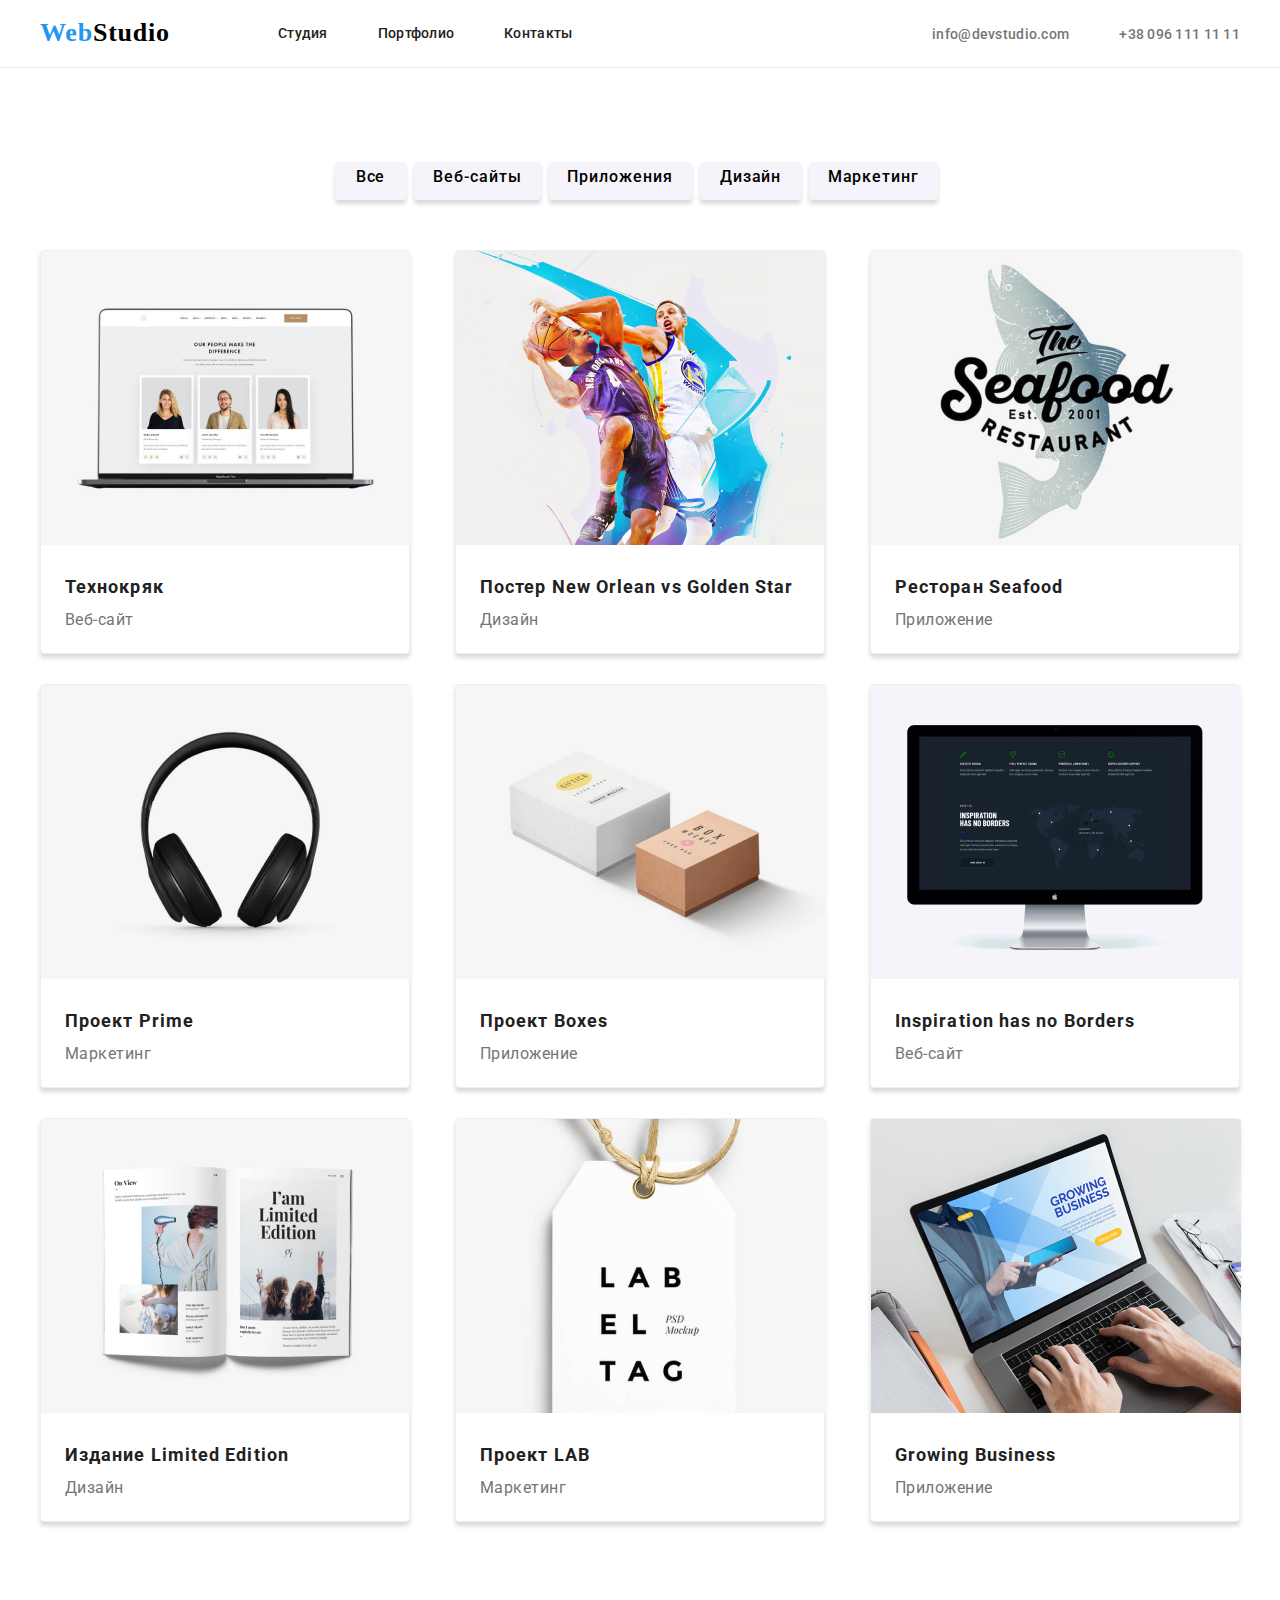
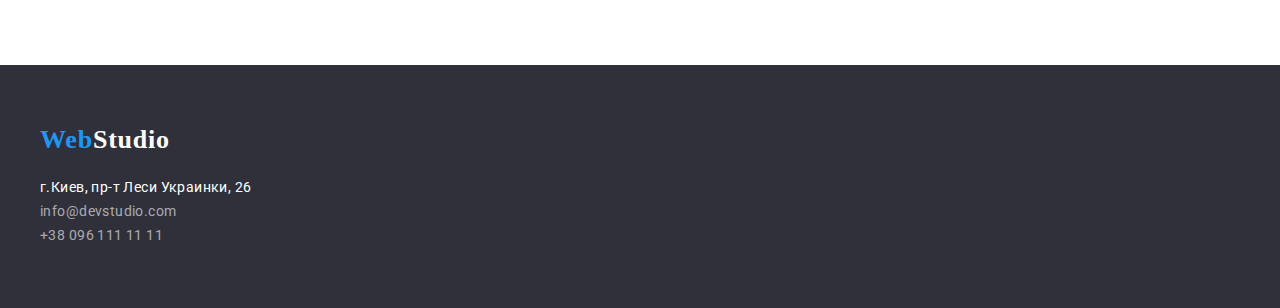
==== portfolio.html @ 78d0e7fd "add hero img+gradient" ====
<!DOCTYPE html>
<html lang="en">

<head>
    <meta charset="UTF-8">
    <meta http-equiv="X-UA-Compatible" content="IE=edge">
    <meta name="viewport" content="width=device-width, initial-scale=1.0">
    <title>Document</title>
    <link rel="preconnect" href="https://fonts.googleapis.com" />
    <link rel="preconnect" href="https://fonts.gstatic.com" crossorigin />
    <link href="https://fonts.googleapis.com/css2?family=Roboto:wght@400;500;900&display=swap" rel="stylesheet" />
    <link href="https://cdnjs.cloudflare.com/ajax/libs/modern-normalize/1.1.0/modern-normalize.min.css" />
    <link rel="stylesheet" href="./css/styles.css" />
</head>

<body>
    <header class="page-header">
        <div class="container">
            <nav class="nav-section">
                <a lang="en" href="./index.html" class="logo">Web<span class="logo-color-black">Studio</span></a>
                <ul class="nav-list">
                    <li class="studio">
                        <a class="nav-link link" href="./index.html">Студия</a>
                    </li>
                    <li class="portfolio">
                        <a class="nav-link link" href="./portfolio.html">Портфолио</a>
                    </li>
                    <li>
                        <a class="nav-link link" href="#">Контакты</a>
                    </li>
                </ul>
            </nav>
            <ul class="contacts">
                <li class="mailto">
                    <a class="contact-link link" href="mailto:info@devstudio.com">info@devstudio.com</a>
                </li>
                <li class="tel">
                    <a class="contact-link link" href="tel:+380961111111">+38 096 111 11 11</a>
                </li>
            </ul>
        </div>
    </header>

    <div class="main-box">
        <section class="section catalogue">
            <div class="filters">
                <ul class="filters-list">
                    <li class="filters-btn filter-vse">Все</li>
                    <li class="filters-btn filter-vebsites">Веб-сайты</li>
                    <li class="filters-btn filter-prilojeniya">Приложения</li>
                    <li class="filters-btn filter-design">Дизайн</li>
                    <li class="filters-btn filter-marketing">Маркетинг</li>
                </ul>
            </div>
            <ul class="projects-list">
                <div class="projects-container">
                    <li class="projects-item">
                        <img src="./img/Projects-items/img.jpg" alt="открыт вебсайт на ноутбуке" width="370">
                        <div class="projects-title-text">
                            <h1 class="projects-item-title">Технокряк</h1>
                            <p class="projects-item-text">Веб-сайт</p>
                        </div>
                    </li>
                </div>
                <div class="projects-container">
                    <li class="projects-item">
                        <img src="./img/Projects-items/img-2.jpg" alt="постер с баскетболистами" width="370">
                        <div class="projects-title-text">
                            <h1 class="projects-item-title">Постер New Orlean vs Golden Star</h1>
                            <p class="projects-item-text">Дизайн</p>
                        </div>
                    </li>
                </div>

                <div class="projects-container">
                    <li class="projects-item">
                        <img src="./img/Projects-items/img-3.jpg" alt="логотип ресторана морепродуктов" width="370">
                        <div class="projects-title-text">
                            <h1 class="projects-item-title">Ресторан Seafood</h1>
                            <p class="projects-item-text">Приложение</p>
                        </div>
                    </li>
                </div>

                <div class="projects-container">
                    <li class="projects-item">
                        <img src="./img/Projects-items/img-4.jpg" alt="наушники" width="370">
                        <div class="projects-title-text">
                            <h1 class="projects-item-title">Проект Prime</h1>
                            <p class="projects-item-text">Маркетинг</p>
                        </div>
                    </li>
                </div>

                <div class="projects-container">
                    <li class="projects-item">
                        <img src="./img/Projects-items/img-5.jpg" alt="две коробочки с красивой тенью" width="370">
                        <div class="projects-title-text">
                            <h1 class="projects-item-title">Проект Boxes</h1>
                            <p class="projects-item-text">Приложение</p>
                        </div>
                    </li>
                </div>


                <div class="projects-container">
                    <li class="projects-item">
                        <img src="./img/Projects-items/img-6.jpg" alt="монитор компьютера" width="370">
                        <div class="projects-title-text">
                            <h1 class="projects-item-title">Inspiration has no Borders</h1>
                            <p class="projects-item-text">Веб-сайт</p>
                        </div>
                    </li>
                </div>

                <div class="projects-container">
                    <li class="projects-item">
                        <img src="./img/Projects-items/img-7.jpg" alt="модный журнал с надписью limited edition"
                            width="370">
                        <div class="projects-title-text">
                            <h1 class="projects-item-title">Издание Limited Edition</h1>
                            <p class="projects-item-text">Дизайн</p>
                        </div>
                    </li>
                </div>
                <div class="projects-container">
                    <li class="projects-item">
                        <img src="./img/Projects-items/img-8.jpg" alt="лейба с надписью label tag" width="370">
                        <div class="projects-title-text">
                            <h1 class="projects-item-title">Проект LAB</h1>
                            <p class="projects-item-text">Маркетинг</p>
                        </div>
                    </li>
                </div>
                <div class="projects-container">
                    <li class="projects-item">
                        <img src="./img/Projects-items/img-9.jpg" alt="рабочий процесс за ноутбуком" width="370">
                        <div class="projects-title-text">
                            <h1 class="projects-item-title">Growing Business</h1>
                            <p class="projects-item-text">Приложение</p>
                        </div>
                    </li>
                </div>
            </ul>

        </section>
    </div>
</body>
<footer class="footer">
    <div class="container">
        <ul class="footer-nav-list">
            <li lang="en"><a href="./index.html" class="logo">Web<span class="logo-color-white">Studio</span></a>
            </li>
            <li class="footer-list-item">
                <address class="adress">г.Киев, пр-т Леси Украинки, 26</address>
            </li>
            <li class=""><a href="mailto:info@devstudio.com" class="footer-nav">info@devstudio.com</a></li>
            <li class=""><a href="tel:+380961111111" class="footer-nav">+38 096 111 11 11</a></li>
        </ul>
    </div>
</footer>



</html>
---- css/styles.css ----
body {
  font-family: Roboto, sans-serif;
  margin: 0;
}
ul {
  list-style: none;
  margin: 0;
  padding: 0;
}
a {
  text-decoration: none;
}
.section {
  padding: 94px 0;
}
.container {
  width: 1200px;
  padding: 0px 15px;
  margin: 0 auto;
}
.page-header {
  border-bottom: 1px solid #ececec;

}
.page-header .container {
  display: flex;
  justify-content: space-between;
}
.site-nav :focus {
  color: #2196f3;
}
.site-nav:hover {
}
h1 h2 h3 h4 h5 p {
  margin: 0;
  padding: 0;
}
/*------------------------------------------HEADER----------------------------*/
.header-link {
  font-weight: 500;
  font-size: 14px;
  line-height: 1.14;
  letter-spacing: 0.02em;

  color: #212121;
}

.logo {
  display: inline-block;
  margin-right: 93px;
}
.nav-section {
  display: flex;
  align-items: center;
}
.nav-list {
  display: flex;
}
.nav-link {
  display: inline-block;
  padding-top: 25px;
  padding-bottom: 25px;
  padding-right: 50px;
}
.contacts {
  display: flex;
  padding: 24px 0;
}

.mailto {
  margin-left: auto;
  margin-right: 50px;
}

.tel {
  margin-left: auto;
}
.page-header {
  background: #ffffff;
}
.logo {
  font-family: Raleway;
  font-style: normal;
  width: 145px;
  height: 31px;
  font-weight: 700;
  font-size: 26px;
  line-height: 1.19;
  letter-spacing: 0.03em;
  color: #2196f3;
}
.logo-color-black {
  color: black;
}
.link {
  font-family: Roboto, sans-serif;
  font-weight: 500;
  font-size: 14px;
  line-height: 1.14;
  letter-spacing: 0.02em;
  color: #212121;
}
.contact-link {
  color: #757575;
}
.link:hover {
  color: #2196f3;
}
/*-----------------------------------------HERO----------------------------------*/

.hero {
  padding: 200px 0;
  display: flex;
  flex-direction: column;
  align-items: center;
}
.hero-title {
  font-weight: 900;
  font-size: 44px;
  line-height: 1.36;
  text-align: center;
  letter-spacing: 0.06em;
  text-transform: uppercase;
  color: #ffffff;
  max-width: 693px;
  margin-bottom: 30px;
}
.hero-btn {
  font-size: 16px;
  line-height: 1.87;
  letter-spacing: 0.06em;
  background: #2196f3;
  box-shadow: 0px 4px 4px rgba(0, 0, 0, 0.15);
  border-radius: 4px;
  border: none;
  padding: 10px 32px;
  cursor: pointer;
  color: #ffffff;
  text-align: center;
}
.hero-btn:hover {
  background: #188ce8;
}
.hero {
  background-image:linear-gradient(rgba(47, 48, 58, 0.4),rgba(47, 48, 58, 0.4)), url(../img/Background-images/Img-min.jpg);
  background-repeat: no-repeat
  background-position:center;
  background-size:cover;
}
/*------------------------(hidden)преимущества advantages-------------------------------*/
.hidden-title {
  width: 1px;
  height: 1px;
  overflow: hidden;
  opacity: 0;
  margin: 0;
}

.advantages-list {
  display: flex;
}
.advantages-item {
  padding: 0 30px;
}
.element-padding-bottom-0 {
  padding-bottom: 0;
}

.advantages-list-title {
  font-family: Roboto, sans-serif;
  font-weight: 700px;
  font-size: 14px;
  line-height: 1.14;
  letter-spacing: 0.03em;
  text-transform: uppercase;
  color: #212121;
}
.advantages-list-text {
  font-family: Roboto, sans-serif;
  font-size: 14px;
  line-height: 1.71;
  letter-spacing: 0.03em;
  color: #757575;
}
/*---------------------------------WHATWEDO--------------------------------------*/
.whatwedo-image {
  margin-bottom: 0;
  margin-top: 0;
}
.image-list {
  display: flex;
}
.image-list-item {
  padding: 50px 30px;
}

/*-------------------------------------TEAM------------------------------------*/
.team {
  background: #f5f4fa;
}
.title-section {
  font-family: Roboto, sans-serif;
  font-weight: 700px;
  font-size: 36px;
  line-height: 1.16;
  text-align: center;
  letter-spacing: 0.03em;
  color: #212121;
  margin-bottom: 50px;
}
.team-list {
  display: flex;
}
.team-item-title,
.team-item-text {
  font-family: Roboto, sans-serif;
  font-weight: 500;
  font-size: 16px;
  line-height: 1.18;
  letter-spacing: 0.03em;
  color: #212121;
}
.team-item-text {
  font-weight: 400px;
  color: #757575;
}
.team-item {
  background: #ffffff;
  margin-right: 30px;
  box-shadow: 0px 1px 3px rgba(0, 0, 0, 0.12), 0px 1px 1px rgba(0, 0, 0, 0.14),
    0px 2px 1px rgba(0, 0, 0, 0.2);
  border-radius: 0px 0px 4px 4px;
}
.title-text {
  text-align: center;
}


/* ------------------------------FOOTER-----------------------------------------*/
.footer {
  background: #2f303a;
  padding: 60px 0;
}
.logo-color-white {
  color: #ffffff;
}
.footer-nav {
  font-family: Roboto;
  font-style: normal;
  font-weight: normal;
  font-size: 14px;
  line-height: 1.71;
  letter-spacing: 0.03em;
  color: rgba(255, 255, 255, 0.6);
}
.adress {
  font-family: Roboto, sans-serif;
  font-style: normal;
  font-weight: normal;
  font-size: 14px;
  line-height: 1.71;
  letter-spacing: 0.03em;
  color: #ffffff;
}
.footer-list-item {
  margin-top: 20px;
}

/*--------------------------------PORTFOLIO---------------------------------*/

.catalogue {
  position:absolute
  width: 1170px;
  height: 1409px;
  padding: 0;
  margin: 45px 0 94px 0; 

}
.filters{
 width: 611px;
 height: 54px;
  margin:0 auto;
  margin-top: 94px;
  margin-bottom: 34px;
}
.filters-list{
  display: flex;
margin-top: ;
  }

.filters-btn {
  
font-family: Roboto,sans-serif;
font-style: normal;
font-weight: 500;
  margin-right:8px ;
  font-size: 16px;
  line-height: 1.87;
  letter-spacing: 0.06em;
  background: #F5F4FA;
  text-align:center;

  
  box-shadow: 0px 4px 4px rgba(0, 0, 0, 0.15);
  border-radius: 4px;
  border: none;
  cursor: pointer;
  color:#212121
  justify-content: space-between;
}
.filters-btn:hover{
  background-color: #2196F3;
  color: #ffffff;
}
/* .filters-btn:focus */

.filter-vse{
width: 73px;
height: 38px;
}

.filter-vebsites{
width: 128px;
height: 38px;
}
.filter-prilojeniya{
  width: 145px;
height: 38px;
}
.filter-design{
width: 103px;
height: 38px;
}
.filter-marketing{
  width: 130px;
 height: 38px;
}
/*----------------------------------------projects------------------------------------------*/

.main-box{
  width:1200px;
  margin:0 auto;
}

.projects-list{
display: flex;
 flex-wrap: wrap;
 justify-content: space-between;
}
.projects-container{
  margin-bottom: 30px;
  
  
  
}
.projects-item{
width: 370px;
height: 404px;
left: 215px;
top: 696px;
background: #FFFFFF;
border: 1px solid #EEEEEE;
box-sizing: border-box;
box-shadow: 0px 4px 4px rgba(0, 0, 0, 0.15);
border-radius: 4px;

}
.projects-title-text{
text-align:left;
padding: 20px 24px;
}
.projects-item-title{
  font-family: Roboto,sans-serif;
font-style: normal;
font-weight: 700;
font-size: 18px;
line-height: 2.0;
letter-spacing: 0.06em;
color: #212121;
margin:0 auto;
}

.projects-item-text{
font-family: Roboto,sans-serif;
font-style: normal;
font-weight: normal;
font-size: 16px;
line-height: 1.87;
letter-spacing: 0.03em;
margin-top: 0;
color: #757575;

}
/*lang="en"
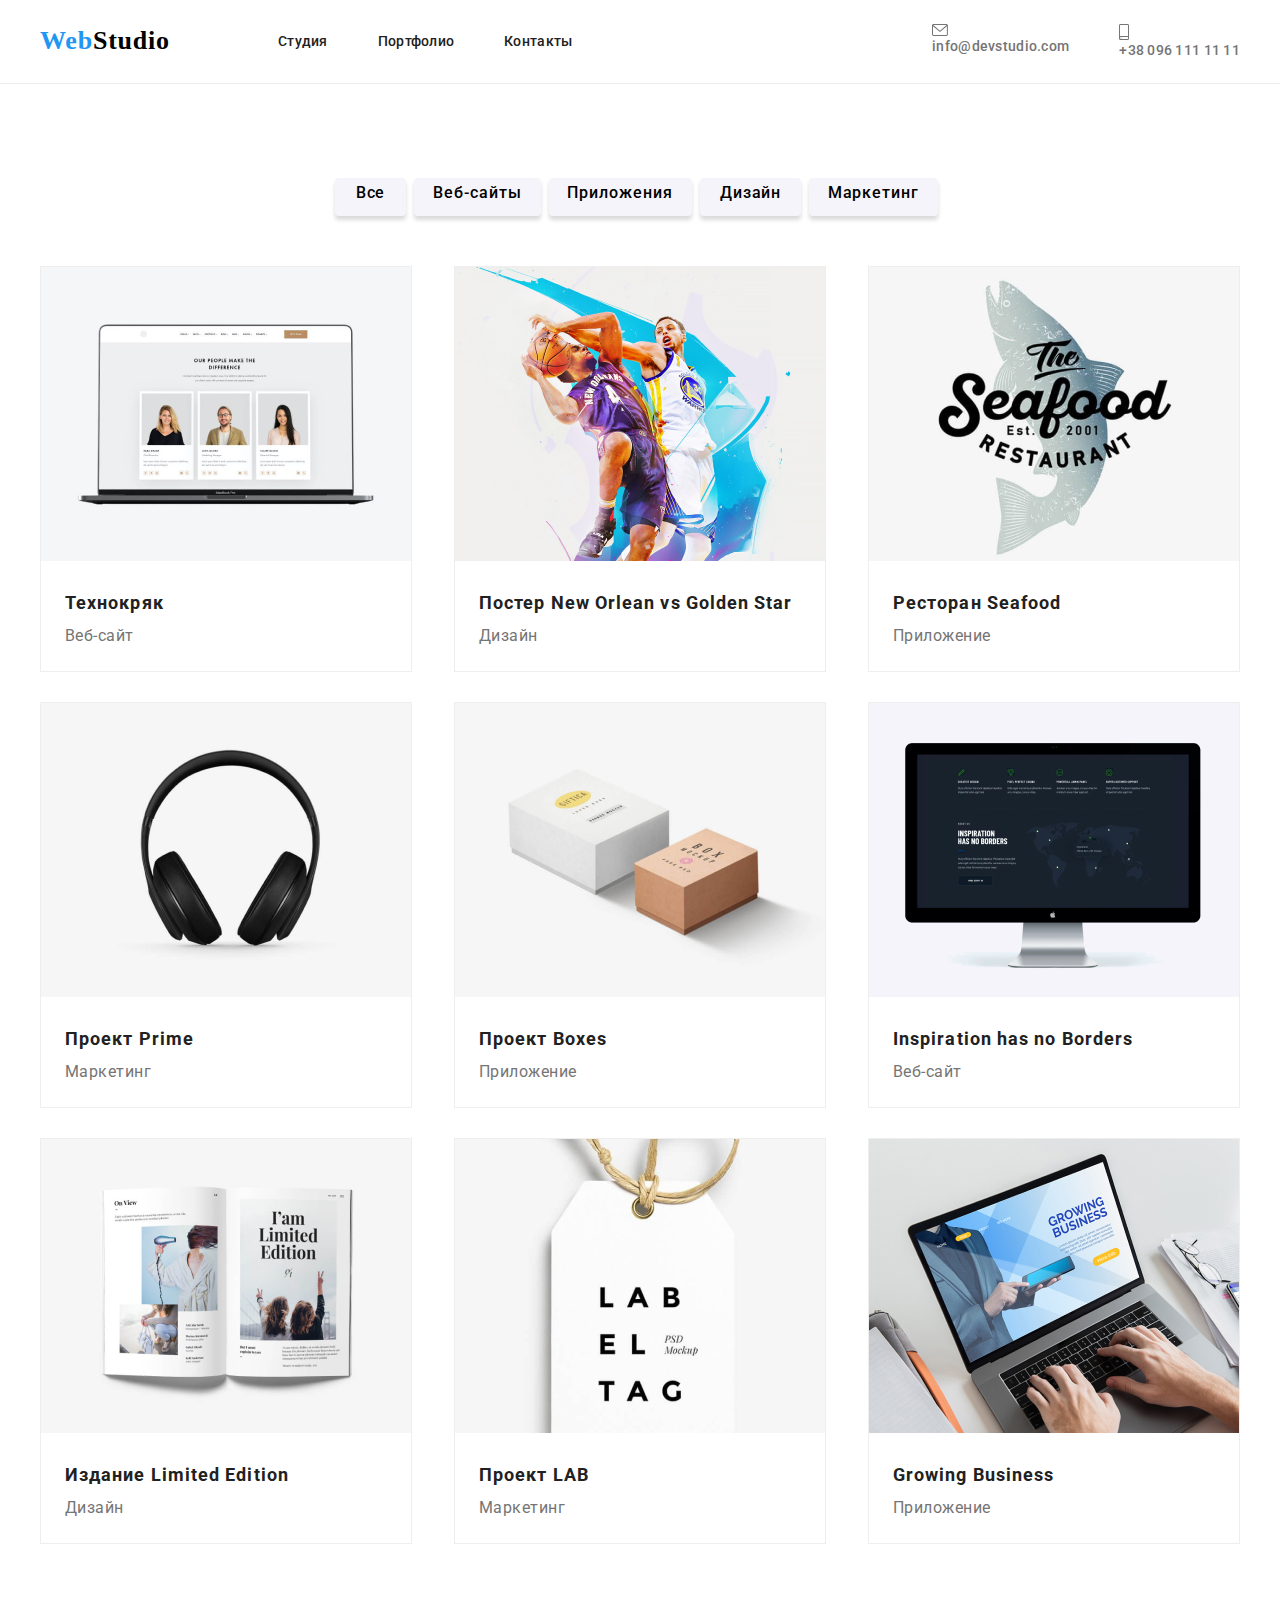
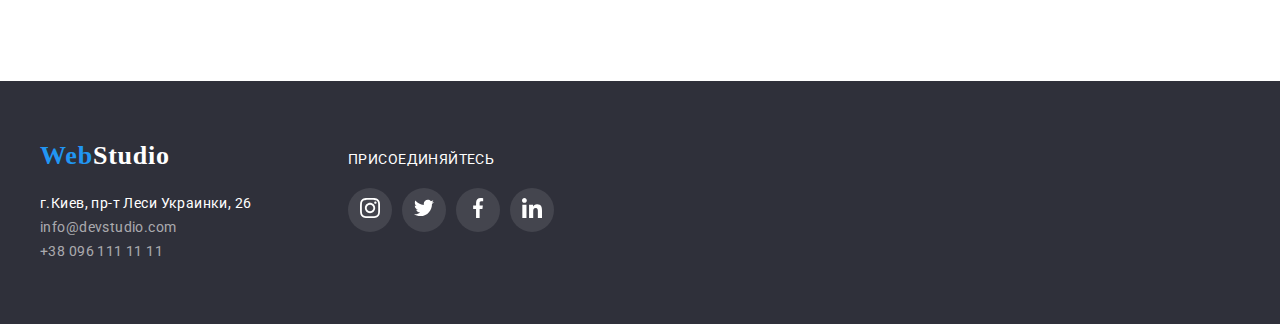
==== commit cb3bcb3f: "added headline+footer into portfolio" ====
--- a/portfolio.html
+++ b/portfolio.html
@@ -32,16 +32,29 @@
             </nav>
             <ul class="contacts">
                 <li class="mailto">
+                    <a href="">
+                        <svg class=" mailto-logo link" width="16" height="12">
+                            <use href="./img/sprite.svg#icon-envelope">
+                            </use>
+                        </svg>
+                    </a>
                     <a class="contact-link link" href="mailto:info@devstudio.com">info@devstudio.com</a>
                 </li>
                 <li class="tel">
+                    <a href="">
+                        <svg class="tel-logo" width="10" height="16">
+                            <use href="./img/sprite.svg#icon-smartphone">
+                            </use>
+                        </svg>
+                    </a>
                     <a class="contact-link link" href="tel:+380961111111">+38 096 111 11 11</a>
                 </li>
             </ul>
+
         </div>
     </header>
 
-    <div class="main-box">
+    <main class="main-box">
         <section class="section catalogue">
             <div class="filters">
                 <ul class="filters-list">
@@ -144,22 +157,59 @@
             </ul>
 
         </section>
-    </div>
+    </main>
+
+    <footer class="footer">
+        <div class="container">
+            <ul class="footer-nav-list">
+                <li lang="en"><a href="./index.html" class="logo">Web<span class="logo-color-white">Studio</span></a>
+                </li>
+                <li class="footer-list-item">
+                    <address class="adress">г.Киев, пр-т Леси Украинки, 26</address>
+                </li>
+                <li class=""><a href="mailto:info@devstudio.com" class="footer-nav">info@devstudio.com</a></li>
+                <li class=""><a href="tel:+380961111111" class="footer-nav">+38 096 111 11 11</a></li>
+            </ul>
+            <div class="join-us">
+                <p class="join-us-text">присоединяйтесь</p>
+                <ul class="join-us-social-list">
+                    <li class="footer-social-item social-item">
+                        <a href="social-link">
+                            <svg class="footer-logo-icon logo-icon" width="20" height="20">
+                                <use href="./img/sprite.svg#icon-instagram-2">
+                                </use>
+                            </svg>
+                        </a>
+                    </li>
+                    <li class="footer-social-item social-item">
+                        <a href="social-link">
+                            <svg class="footer-logo-icon logo-icon" width="20" height="20">
+                                <use href="./img/sprite.svg#icon-twitter-1">
+                                </use>
+                            </svg>
+                        </a>
+                    </li>
+                    <li class="footer-social-item social-item">
+                        <a href="social-link">
+                            <svg class="footer-logo-icon logo-icon" width="20" height="20">
+                                <use href="./img/sprite.svg#icon-facebook-1">
+                                </use>
+                            </svg>
+                        </a>
+                    </li>
+                    <li class="footer-social-item social-item">
+                        <a href="social-link">
+                            <svg class="footer-logo-icon logo-icon" width="20" height="20">
+                                <use href="./img/sprite.svg#icon-linkedin-1">
+                                </use>
+                            </svg>
+                        </a>
+                    </li>
+                </ul>
+            </div>
+        </div>
+    </footer>
+
 </body>
-<footer class="footer">
-    <div class="container">
-        <ul class="footer-nav-list">
-            <li lang="en"><a href="./index.html" class="logo">Web<span class="logo-color-white">Studio</span></a>
-            </li>
-            <li class="footer-list-item">
-                <address class="adress">г.Киев, пр-т Леси Украинки, 26</address>
-            </li>
-            <li class=""><a href="mailto:info@devstudio.com" class="footer-nav">info@devstudio.com</a></li>
-            <li class=""><a href="tel:+380961111111" class="footer-nav">+38 096 111 11 11</a></li>
-        </ul>
-    </div>
-</footer>
-
-
 
 </html>--- a/css/styles.css
+++ b/css/styles.css
@@ -66,12 +66,38 @@
   display: flex;
   padding: 24px 0;
 }
+.mailto-logo{
+  fill:#757575;
+  display: flex;
+  align-items: center;
+  justify-content: center;
+}
+.tel-logo{
+  fill:#757575;
+  display: flex;
+   align-items: center;
+  justify-content: center;
+}
+
 
 .mailto {
   margin-left: auto;
   margin-right: 50px;
 }
 
+.mailto-logo:hover{
+  fill:#2196F3
+}
+.tel-logo:hover{
+  fill:#2196F3;
+}
+/* 
+{
+  
+  display: flex;
+  margin-bottom: 0;
+
+} */
 .tel {
   margin-left: auto;
 }
@@ -147,7 +173,7 @@
   background-position:center;
   background-size:cover;
 }
-/*------------------------(hidden)преимущества advantages-------------------------------*/
+/*------------------------ADVANTAGES(преимущества(hidden))-------------------------------*/
 .hidden-title {
   width: 1px;
   height: 1px;
@@ -158,14 +184,28 @@
 
 .advantages-list {
   display: flex;
+  justify-content: center;
+  align-items: center;
 }
 .advantages-item {
-  padding: 0 30px;
+  padding: 0;
+  display: block;
 }
 .element-padding-bottom-0 {
   padding-bottom: 0;
 }
 
+.adv-logo-item{
+width: 270px;
+height: 120px;
+left: 815px;
+top: 774px;
+background: #F5F4FA;
+border-radius: 4px;
+display: flex;
+align-items: center;
+justify-content: center;
+}
 .advantages-list-title {
   font-family: Roboto, sans-serif;
   font-weight: 700px;
@@ -174,33 +214,49 @@
   letter-spacing: 0.03em;
   text-transform: uppercase;
   color: #212121;
+  margin-top: 30px;
+  margin-bottom: 10px;
 }
 .advantages-list-text {
+  display: block;
+  display:flex;
   font-family: Roboto, sans-serif;
   font-size: 14px;
   line-height: 1.71;
+  text-align:left;
   letter-spacing: 0.03em;
   color: #757575;
+  margin:0 30px 0 0;
 }
 /*---------------------------------WHATWEDO--------------------------------------*/
+.whatwedo-title{
+  /* margin-bottom:0; */
+  margin-top: 0;
+}
 .whatwedo-image {
   margin-bottom: 0;
   margin-top: 0;
 }
 .image-list {
   display: flex;
+  justify-content: center;
+  align-items: center;
 }
 .image-list-item {
-  padding: 50px 30px;
+  padding: 0 30px;
 }
 
 /*-------------------------------------TEAM------------------------------------*/
 .team {
   background: #f5f4fa;
 }
+.team-title{
+  margin-top: 0;
+}
 .title-section {
   font-family: Roboto, sans-serif;
   font-weight: 700px;
+  font-style: normal;
   font-size: 36px;
   line-height: 1.16;
   text-align: center;
@@ -223,6 +279,7 @@
 .team-item-text {
   font-weight: 400px;
   color: #757575;
+  margin-bottom: 16px;
 }
 .team-item {
   background: #ffffff;
@@ -234,6 +291,90 @@
 .title-text {
   text-align: center;
 }
+.team-social-list{
+
+}
+.social-item{
+  width: 44px;
+  height: 44px;
+  border-radius: 50%;
+  display: flex;
+  justify-content: center;
+  align-items: center;
+  
+}
+
+.social-link{
+margin:0 auto;
+display: block;
+width: 100%;
+height: 100%;
+border-radius: 50%;
+background-color: #ffffff;
+display: flex;
+align-items: center;
+justify-content: center;
+
+}
+.logo-icon use{
+fill:#AFB1B8;
+}
+.social-item:hover use,
+.social-item:hover{
+  background: #2196F3;
+  fill:#ffffff;
+}
+.social-item:not(:last-child){
+  margin-right: 10px;
+}
+
+.team-social-list{
+  margin: 16px 32px 30px 32px;
+  display: flex;
+  justify-content: center;
+}
+.social-link{
+  display: flex;
+  align-items: center;
+  justify-content: center;
+}
+
+/* ------------------------------CLIENTS-----------------------------------------*/
+  .clients{
+    width: 1200px;
+    height: 184px;
+    margin:94px 215px;
+    
+  }
+  .margin-title-clients{
+    margin-top: 0;
+  }
+  .client-list{
+    display: flex;
+    justify-content: center;
+  }
+  /* .clients-list-item{
+    margin:;
+  } */
+  .clients-logo{
+    width: 170px;
+    height: 92px;
+    border: 1px solid #AFB1B8;
+    box-sizing: border-box;
+    border-radius: 4px;
+    display: flex;
+    align-items: center;
+    justify-content: center;
+    fill: #AFB1B8;
+    margin-right: 30px;
+    padding:16px 32px;
+  }
+  
+  .clients-logo:hover{
+    fill:#2196F3;
+    border-color:#2196F3;
+  }
+  
 
 
 /* ------------------------------FOOTER-----------------------------------------*/
@@ -265,6 +406,43 @@
 .footer-list-item {
   margin-top: 20px;
 }
+.join-us{
+  width: 206px;
+  height: 80px;
+  margin-top: 11px;
+  margin-left: 70px;
+}
+
+.footer .container{
+  display: flex;
+}
+.join-us-text{
+font-family: Roboto,sans-serif;
+font-weight: 700px;
+font-size: 14px;
+line-height: 1.14;
+letter-spacing: 0.03em;
+text-transform: uppercase;
+color: #FFFFFF;
+margin: 0 auto;
+width: 145px;
+height: 16px;
+margin-bottom: 20px;
+margin-left: 0;
+}
+/* .join-us-social-item{
+} */
+.join-us-social-list{
+  display: flex;
+  align-items: center;
+  justify-content: center;
+}
+.footer-social-item{
+  background: rgba(255, 255, 255, 0.1);
+}
+.footer-logo-icon use{
+  fill:#ffffff
+}
 
 /*--------------------------------PORTFOLIO---------------------------------*/
 
@@ -285,7 +463,7 @@
 }
 .filters-list{
   display: flex;
-margin-top: ;
+/* margin-top: ; */
   }
 
 .filters-btn {
@@ -306,7 +484,7 @@
   border: none;
   cursor: pointer;
   color:#212121
-  justify-content: space-between;
+  justify-content:space-between;
 }
 .filters-btn:hover{
   background-color: #2196F3;
@@ -360,11 +538,13 @@
 top: 696px;
 background: #FFFFFF;
 border: 1px solid #EEEEEE;
+}
+.projects-item:hover{
 box-sizing: border-box;
 box-shadow: 0px 4px 4px rgba(0, 0, 0, 0.15);
 border-radius: 4px;
-
-}
+}
+
 .projects-title-text{
 text-align:left;
 padding: 20px 24px;
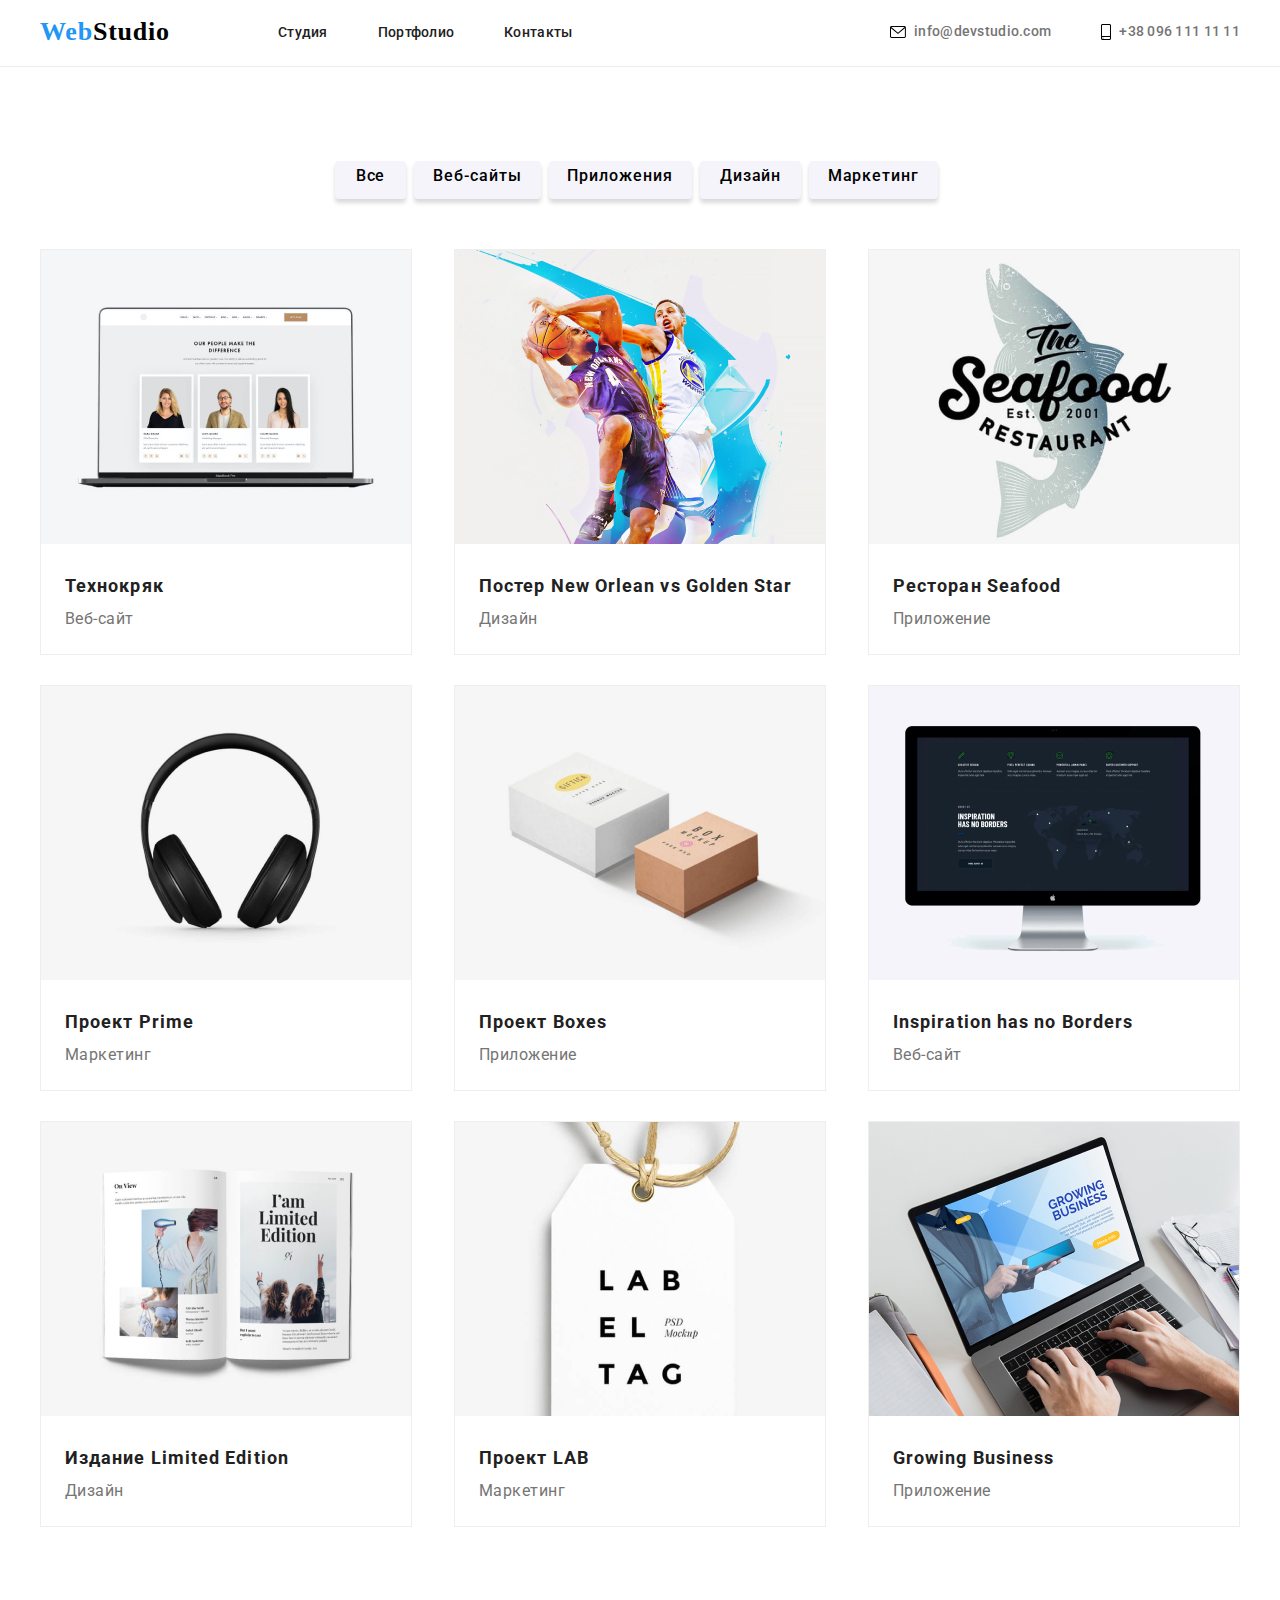
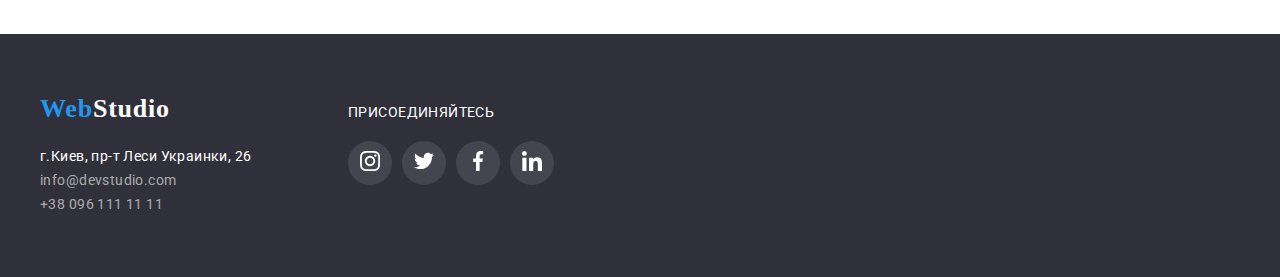
==== commit 7643608a: "fixed svg icons in header" ====
--- a/portfolio.html
+++ b/portfolio.html
@@ -32,22 +32,18 @@
             </nav>
             <ul class="contacts">
                 <li class="mailto">
-                    <a href="">
-                        <svg class=" mailto-logo link" width="16" height="12">
+                    <a class="contact-link link" href="mailto:info@devstudio.com"><svg class="contact-icon" width="16"
+                            height="12">
                             <use href="./img/sprite.svg#icon-envelope">
                             </use>
-                        </svg>
-                    </a>
-                    <a class="contact-link link" href="mailto:info@devstudio.com">info@devstudio.com</a>
+                        </svg>info@devstudio.com</a>
                 </li>
                 <li class="tel">
-                    <a href="">
-                        <svg class="tel-logo" width="10" height="16">
+                    <a class="contact-link link" href="tel:+380961111111"><svg class="contact-icon" width="10"
+                            height="16">
                             <use href="./img/sprite.svg#icon-smartphone">
                             </use>
-                        </svg>
-                    </a>
-                    <a class="contact-link link" href="tel:+380961111111">+38 096 111 11 11</a>
+                        </svg>+38 096 111 11 11</a>
                 </li>
             </ul>
 
--- a/css/styles.css
+++ b/css/styles.css
@@ -85,12 +85,12 @@
   margin-right: 50px;
 }
 
-.mailto-logo:hover{
+/* .mailto-logo:hover{
   fill:#2196F3
 }
 .tel-logo:hover{
   fill:#2196F3;
-}
+} */
 /* 
 {
   
@@ -128,10 +128,22 @@
 }
 .contact-link {
   color: #757575;
+  display: flex;
+  align-items: center;
+  
 }
 .link:hover {
   color: #2196f3;
 }
+.contact-link:hover .contact-icon{
+  fill:#2196f3;
+}
+.contact-icon{
+  margin-right: 8px;
+}
+/* .mailto.svg use:hover{
+  color: #2196f3;
+} */
 /*-----------------------------------------HERO----------------------------------*/
 
 .hero {
@@ -527,10 +539,11 @@
 }
 .projects-container{
   margin-bottom: 30px;
-  
-  
-  
-}
+    
+}
+.catalogue{
+margin-bottom: 64px;
+}/*because bottom project items is 30px(needed 94px summary between THAT'S A MOTHERFCKING MATH!!!))))))))*/
 .projects-item{
 width: 370px;
 height: 404px;
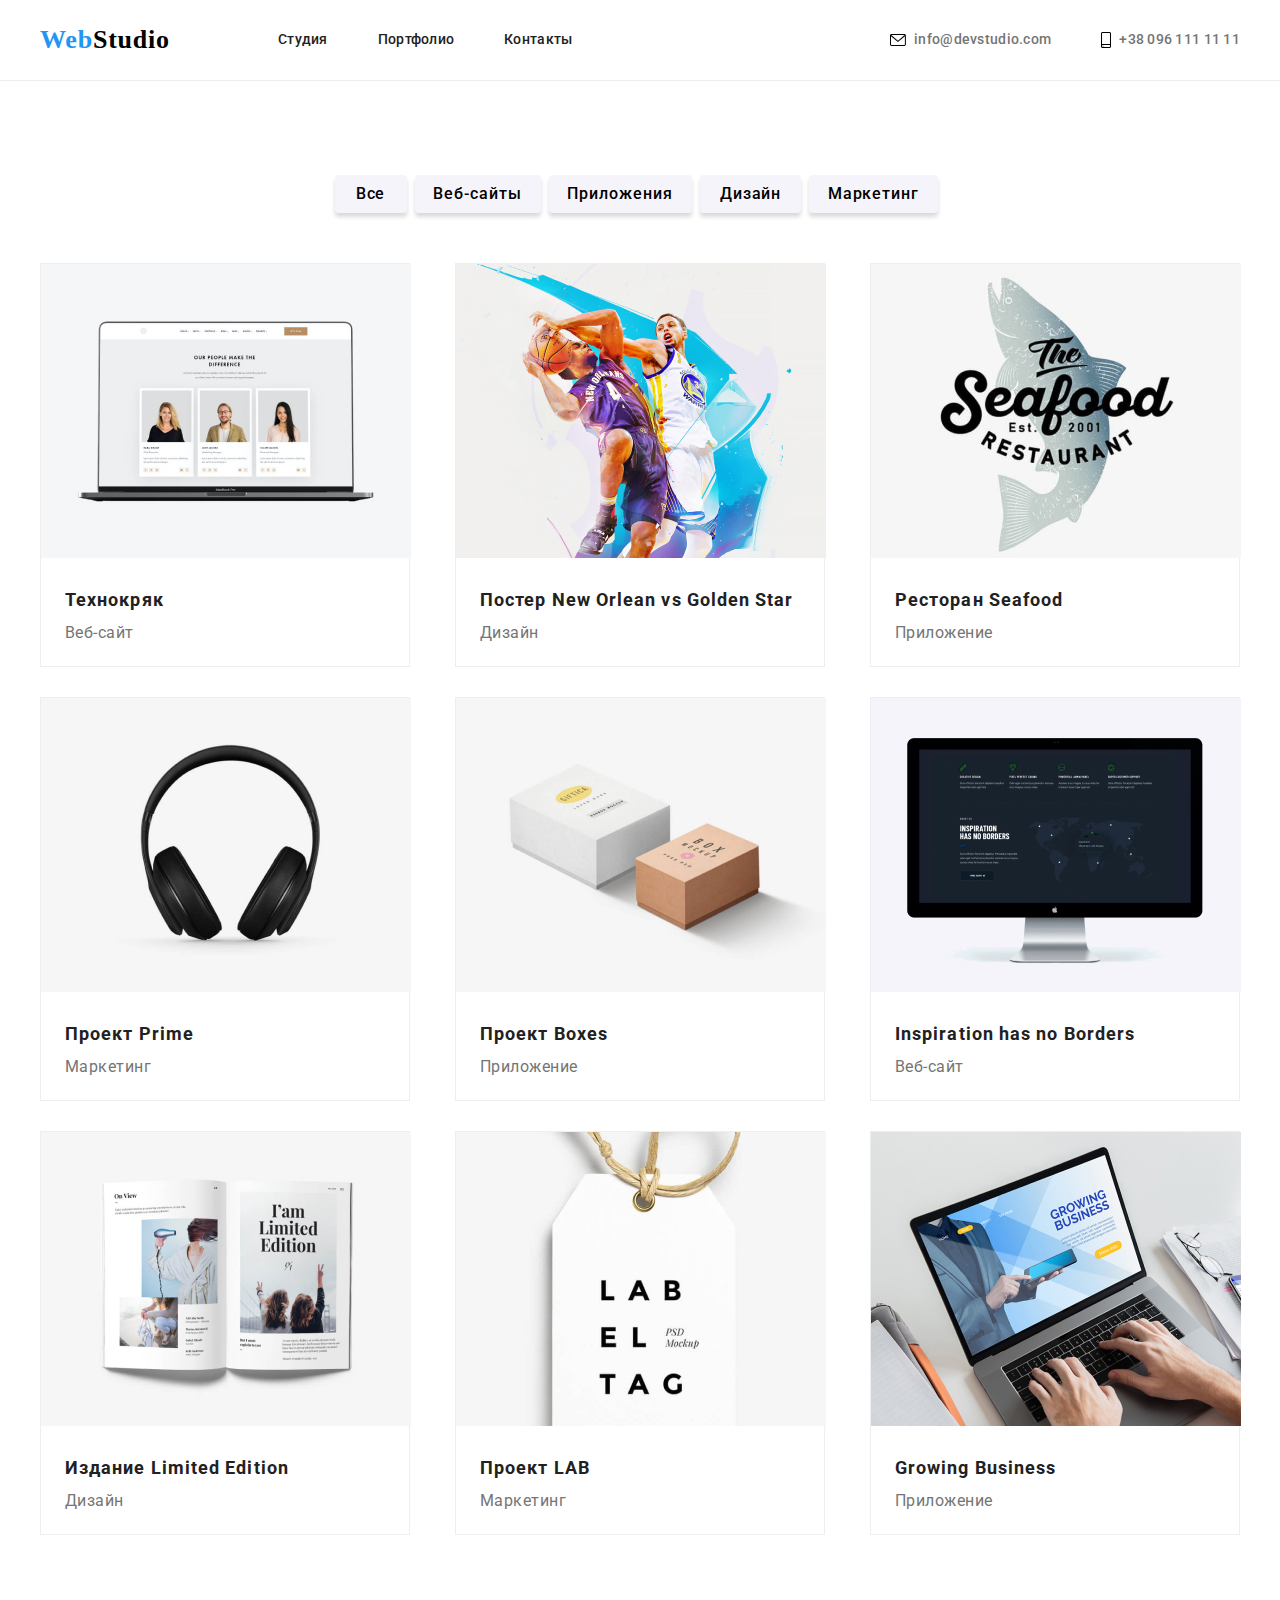
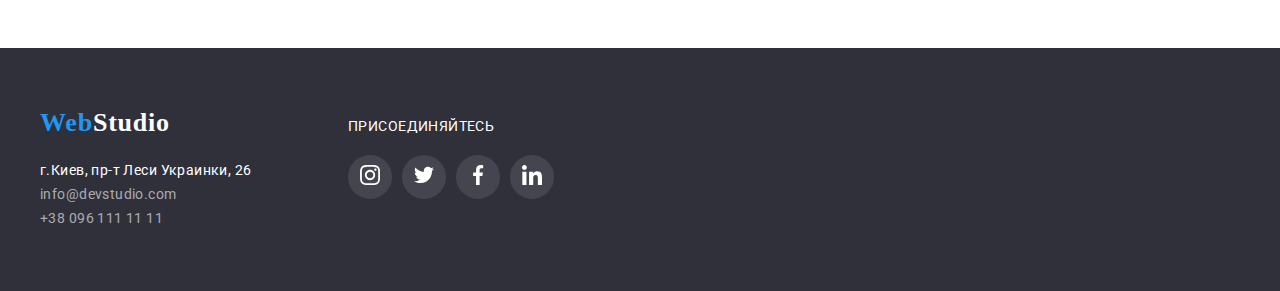
==== commit 2c9849ba: "made portfolio buttons, header paddings" ====
--- a/portfolio.html
+++ b/portfolio.html
@@ -53,43 +53,41 @@
     <main class="main-box">
         <section class="section catalogue">
             <div class="filters">
-                <ul class="filters-list">
-                    <li class="filters-btn filter-vse">Все</li>
-                    <li class="filters-btn filter-vebsites">Веб-сайты</li>
-                    <li class="filters-btn filter-prilojeniya">Приложения</li>
-                    <li class="filters-btn filter-design">Дизайн</li>
-                    <li class="filters-btn filter-marketing">Маркетинг</li>
-                </ul>
+                <button class="filters-btn filter-vse">Все</button>
+                <button class="filters-btn filter-vebsites">Веб-сайты</button>
+                <button class="filters-btn filter-prilojeniya">Приложения</button>
+                <button class="filters-btn filter-design">Дизайн</button>
+                <button class="filters-btn filter-marketing">Маркетинг</button>
             </div>
             <ul class="projects-list">
-                <div class="projects-container">
-                    <li class="projects-item">
-                        <img src="./img/Projects-items/img.jpg" alt="открыт вебсайт на ноутбуке" width="370">
-                        <div class="projects-title-text">
-                            <h1 class="projects-item-title">Технокряк</h1>
-                            <p class="projects-item-text">Веб-сайт</p>
-                        </div>
-                    </li>
-                </div>
-                <div class="projects-container">
-                    <li class="projects-item">
-                        <img src="./img/Projects-items/img-2.jpg" alt="постер с баскетболистами" width="370">
-                        <div class="projects-title-text">
-                            <h1 class="projects-item-title">Постер New Orlean vs Golden Star</h1>
-                            <p class="projects-item-text">Дизайн</p>
-                        </div>
-                    </li>
-                </div>
-
-                <div class="projects-container">
-                    <li class="projects-item">
-                        <img src="./img/Projects-items/img-3.jpg" alt="логотип ресторана морепродуктов" width="370">
-                        <div class="projects-title-text">
-                            <h1 class="projects-item-title">Ресторан Seafood</h1>
-                            <p class="projects-item-text">Приложение</p>
-                        </div>
-                    </li>
-                </div>
+
+                <li class="projects-item">
+                    <img src="./img/Projects-items/img.jpg" alt="открыт вебсайт на ноутбуке" width="370">
+                    <div class="projects-title-text">
+                        <h1 class="projects-item-title">Технокряк</h1>
+                        <p class="projects-item-text">Веб-сайт</p>
+                    </div>
+                </li>
+
+
+                <li class="projects-item">
+                    <img src="./img/Projects-items/img-2.jpg" alt="постер с баскетболистами" width="370">
+                    <div class="projects-title-text">
+                        <h1 class="projects-item-title">Постер New Orlean vs Golden Star</h1>
+                        <p class="projects-item-text">Дизайн</p>
+                    </div>
+                </li>
+
+
+
+                <li class="projects-item">
+                    <img src="./img/Projects-items/img-3.jpg" alt="логотип ресторана морепродуктов" width="370">
+                    <div class="projects-title-text">
+                        <h1 class="projects-item-title">Ресторан Seafood</h1>
+                        <p class="projects-item-text">Приложение</p>
+                    </div>
+                </li>
+
 
                 <div class="projects-container">
                     <li class="projects-item">
@@ -112,34 +110,34 @@
                 </div>
 
 
-                <div class="projects-container">
-                    <li class="projects-item">
-                        <img src="./img/Projects-items/img-6.jpg" alt="монитор компьютера" width="370">
-                        <div class="projects-title-text">
-                            <h1 class="projects-item-title">Inspiration has no Borders</h1>
-                            <p class="projects-item-text">Веб-сайт</p>
-                        </div>
-                    </li>
-                </div>
-
-                <div class="projects-container">
-                    <li class="projects-item">
-                        <img src="./img/Projects-items/img-7.jpg" alt="модный журнал с надписью limited edition"
-                            width="370">
-                        <div class="projects-title-text">
-                            <h1 class="projects-item-title">Издание Limited Edition</h1>
-                            <p class="projects-item-text">Дизайн</p>
-                        </div>
-                    </li>
-                </div>
-                <div class="projects-container">
-                    <li class="projects-item">
-                        <img src="./img/Projects-items/img-8.jpg" alt="лейба с надписью label tag" width="370">
-                        <div class="projects-title-text">
-                            <h1 class="projects-item-title">Проект LAB</h1>
-                            <p class="projects-item-text">Маркетинг</p>
-                        </div>
-                    </li>
+
+                <li class="projects-item">
+                    <img src="./img/Projects-items/img-6.jpg" alt="монитор компьютера" width="370">
+                    <div class="projects-title-text">
+                        <h1 class="projects-item-title">Inspiration has no Borders</h1>
+                        <p class="projects-item-text">Веб-сайт</p>
+                    </div>
+                </li>
+
+
+
+                <li class="projects-item">
+                    <img src="./img/Projects-items/img-7.jpg" alt="модный журнал с надписью limited edition"
+                        width="370">
+                    <div class="projects-title-text">
+                        <h1 class="projects-item-title">Издание Limited Edition</h1>
+                        <p class="projects-item-text">Дизайн</p>
+                    </div>
+                </li>
+
+
+                <li class="projects-item">
+                    <img src="./img/Projects-items/img-8.jpg" alt="лейба с надписью label tag" width="370">
+                    <div class="projects-title-text">
+                        <h1 class="projects-item-title">Проект LAB</h1>
+                        <p class="projects-item-text">Маркетинг</p>
+                    </div>
+                </li>
                 </div>
                 <div class="projects-container">
                     <li class="projects-item">
@@ -149,7 +147,7 @@
                             <p class="projects-item-text">Приложение</p>
                         </div>
                     </li>
-                </div>
+
             </ul>
 
         </section>
--- a/css/styles.css
+++ b/css/styles.css
@@ -58,13 +58,13 @@
 }
 .nav-link {
   display: inline-block;
-  padding-top: 25px;
-  padding-bottom: 25px;
+  padding-top: 32px;
+  padding-bottom: 32px;
   padding-right: 50px;
 }
 .contacts {
   display: flex;
-  padding: 24px 0;
+  padding: 32px 0;
 }
 .mailto-logo{
   fill:#757575;
@@ -472,9 +472,10 @@
   margin:0 auto;
   margin-top: 94px;
   margin-bottom: 34px;
+  display: flex;
 }
 .filters-list{
-  display: flex;
+  
 /* margin-top: ; */
   }
 
@@ -537,25 +538,26 @@
  flex-wrap: wrap;
  justify-content: space-between;
 }
-.projects-container{
-  margin-bottom: 30px;
+/* .projects-container{
+  
     
-}
+} */
 .catalogue{
 margin-bottom: 64px;
 }/*because bottom project items is 30px(needed 94px summary between THAT'S A MOTHERFCKING MATH!!!))))))))*/
 .projects-item{
 width: 370px;
 height: 404px;
-left: 215px;
-top: 696px;
+box-sizing: border-box;
 background: #FFFFFF;
 border: 1px solid #EEEEEE;
+margin-bottom: 30px;
 }
 .projects-item:hover{
 box-sizing: border-box;
 box-shadow: 0px 4px 4px rgba(0, 0, 0, 0.15);
 border-radius: 4px;
+
 }
 
 .projects-title-text{
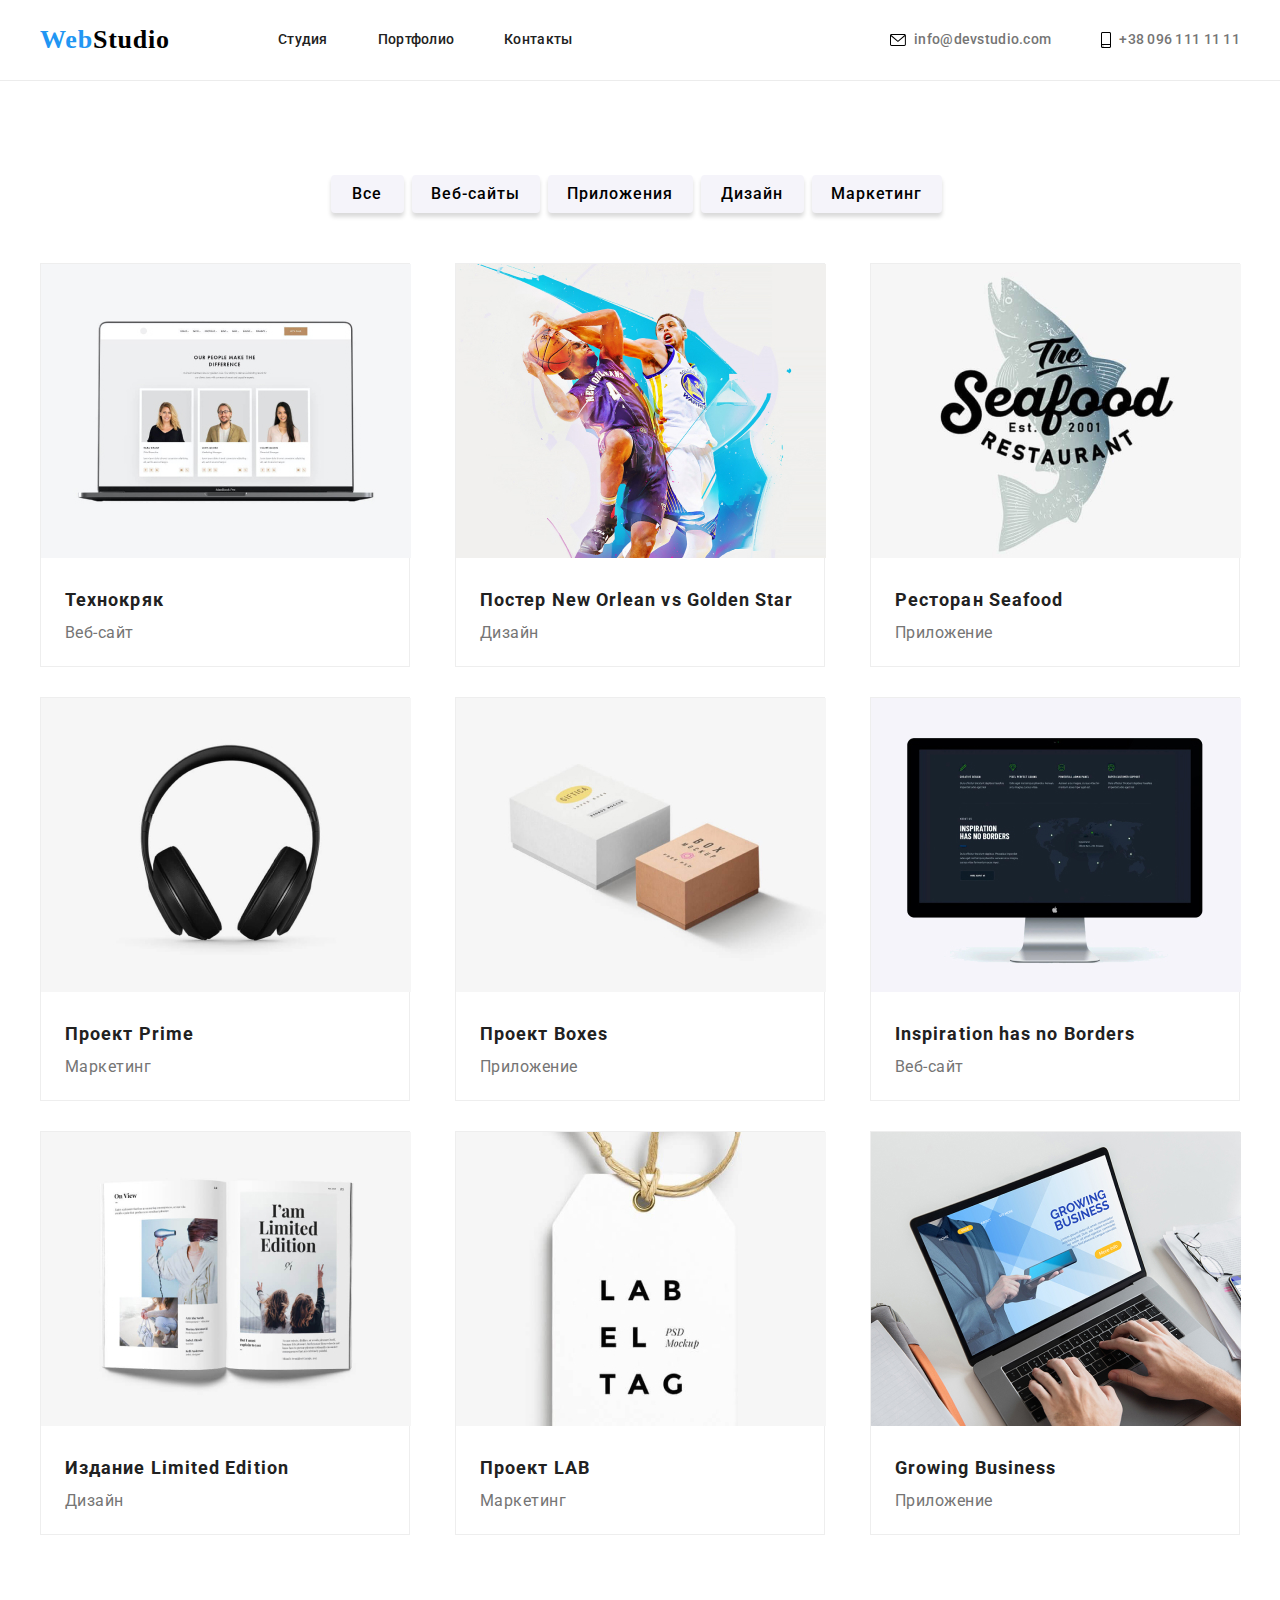
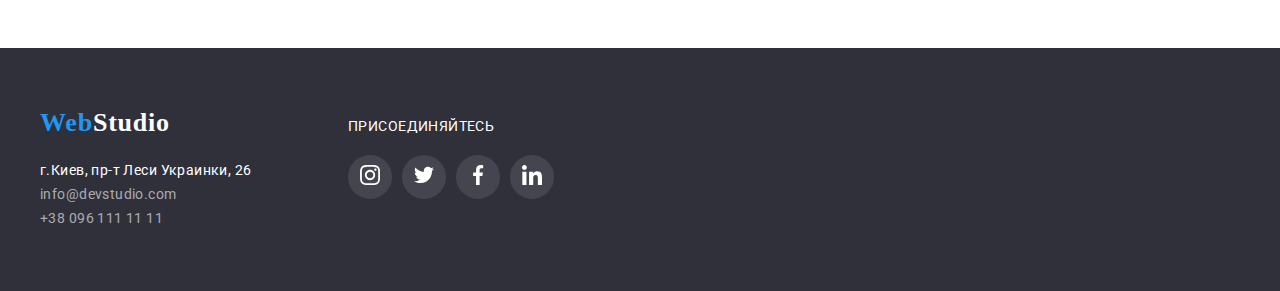
==== commit c54e47d9: "last fix" ====
--- a/portfolio.html
+++ b/portfolio.html
@@ -52,13 +52,15 @@
 
     <main class="main-box">
         <section class="section catalogue">
-            <div class="filters">
-                <button class="filters-btn filter-vse">Все</button>
-                <button class="filters-btn filter-vebsites">Веб-сайты</button>
-                <button class="filters-btn filter-prilojeniya">Приложения</button>
-                <button class="filters-btn filter-design">Дизайн</button>
-                <button class="filters-btn filter-marketing">Маркетинг</button>
-            </div>
+
+            <ul class="filters">
+                <li><button class="filters-btn filter-vse">Все</button></li>
+                <li><button class="filters-btn filter-vebsites">Веб-сайты</button></li>
+                <li><button class="filters-btn filter-prilojeniya">Приложения</button></li>
+                <li><button class="filters-btn filter-design">Дизайн</button></li>
+                <li><button class="filters-btn filter-marketing">Маркетинг</button></li>
+            </ul>
+
             <ul class="projects-list">
 
                 <li class="projects-item">
--- a/css/styles.css
+++ b/css/styles.css
@@ -467,12 +467,12 @@
 
 }
 .filters{
- width: 611px;
- height: 54px;
   margin:0 auto;
   margin-top: 94px;
-  margin-bottom: 34px;
-  display: flex;
+  margin-bottom: 50px;
+  display: flex;
+  justify-content: center;
+
 }
 .filters-list{
   
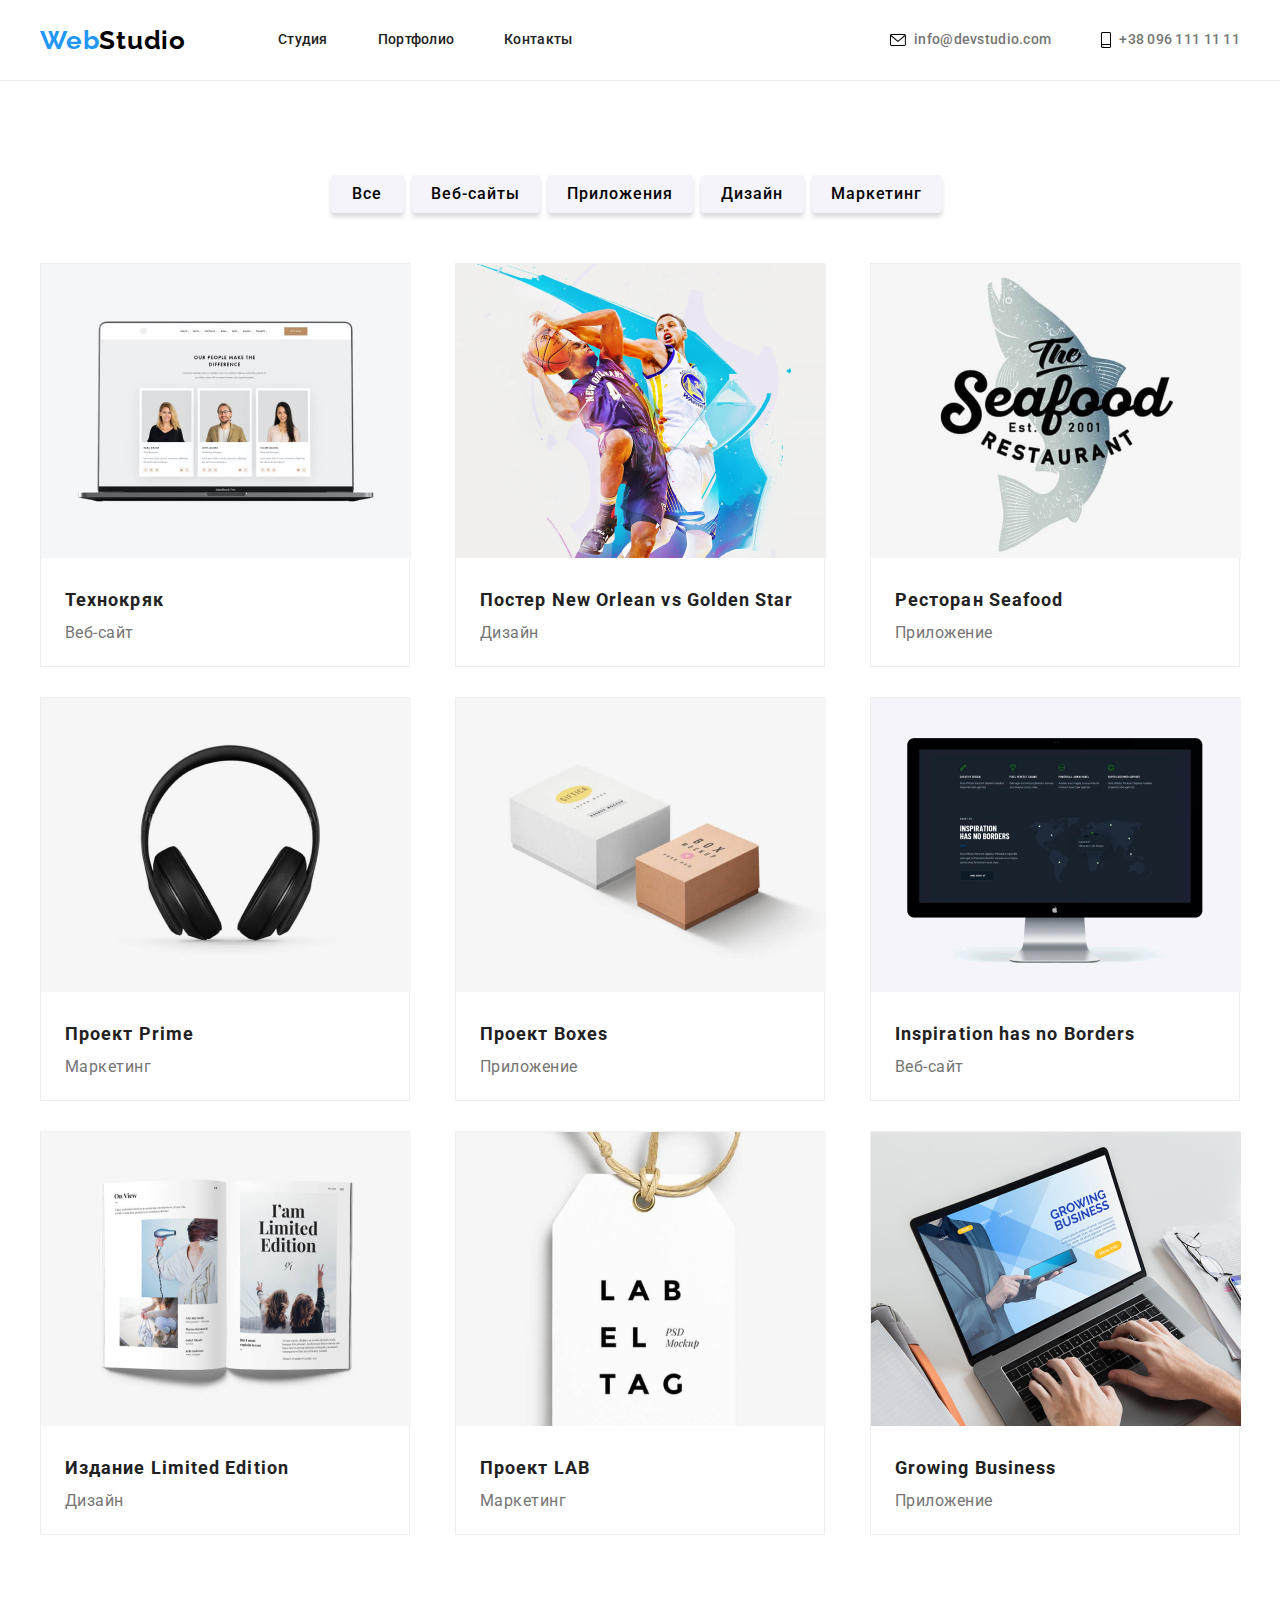
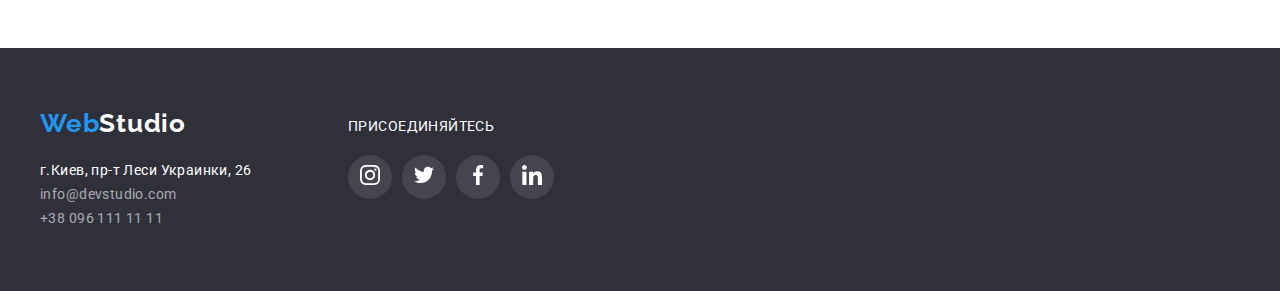
==== commit 77f9833d: "add font" ====
--- a/portfolio.html
+++ b/portfolio.html
@@ -9,6 +9,10 @@
     <link rel="preconnect" href="https://fonts.googleapis.com" />
     <link rel="preconnect" href="https://fonts.gstatic.com" crossorigin />
     <link href="https://fonts.googleapis.com/css2?family=Roboto:wght@400;500;900&display=swap" rel="stylesheet" />
+    <link rel="preconnect" href="https://fonts.gstatic.com" />
+    <link
+        href="https://fonts.googleapis.com/css2?family=Raleway:wght@700&family=Roboto:wght@400;500;700;900&display=swap"
+        rel="stylesheet" />
     <link href="https://cdnjs.cloudflare.com/ajax/libs/modern-normalize/1.1.0/modern-normalize.min.css" />
     <link rel="stylesheet" href="./css/styles.css" />
 </head>
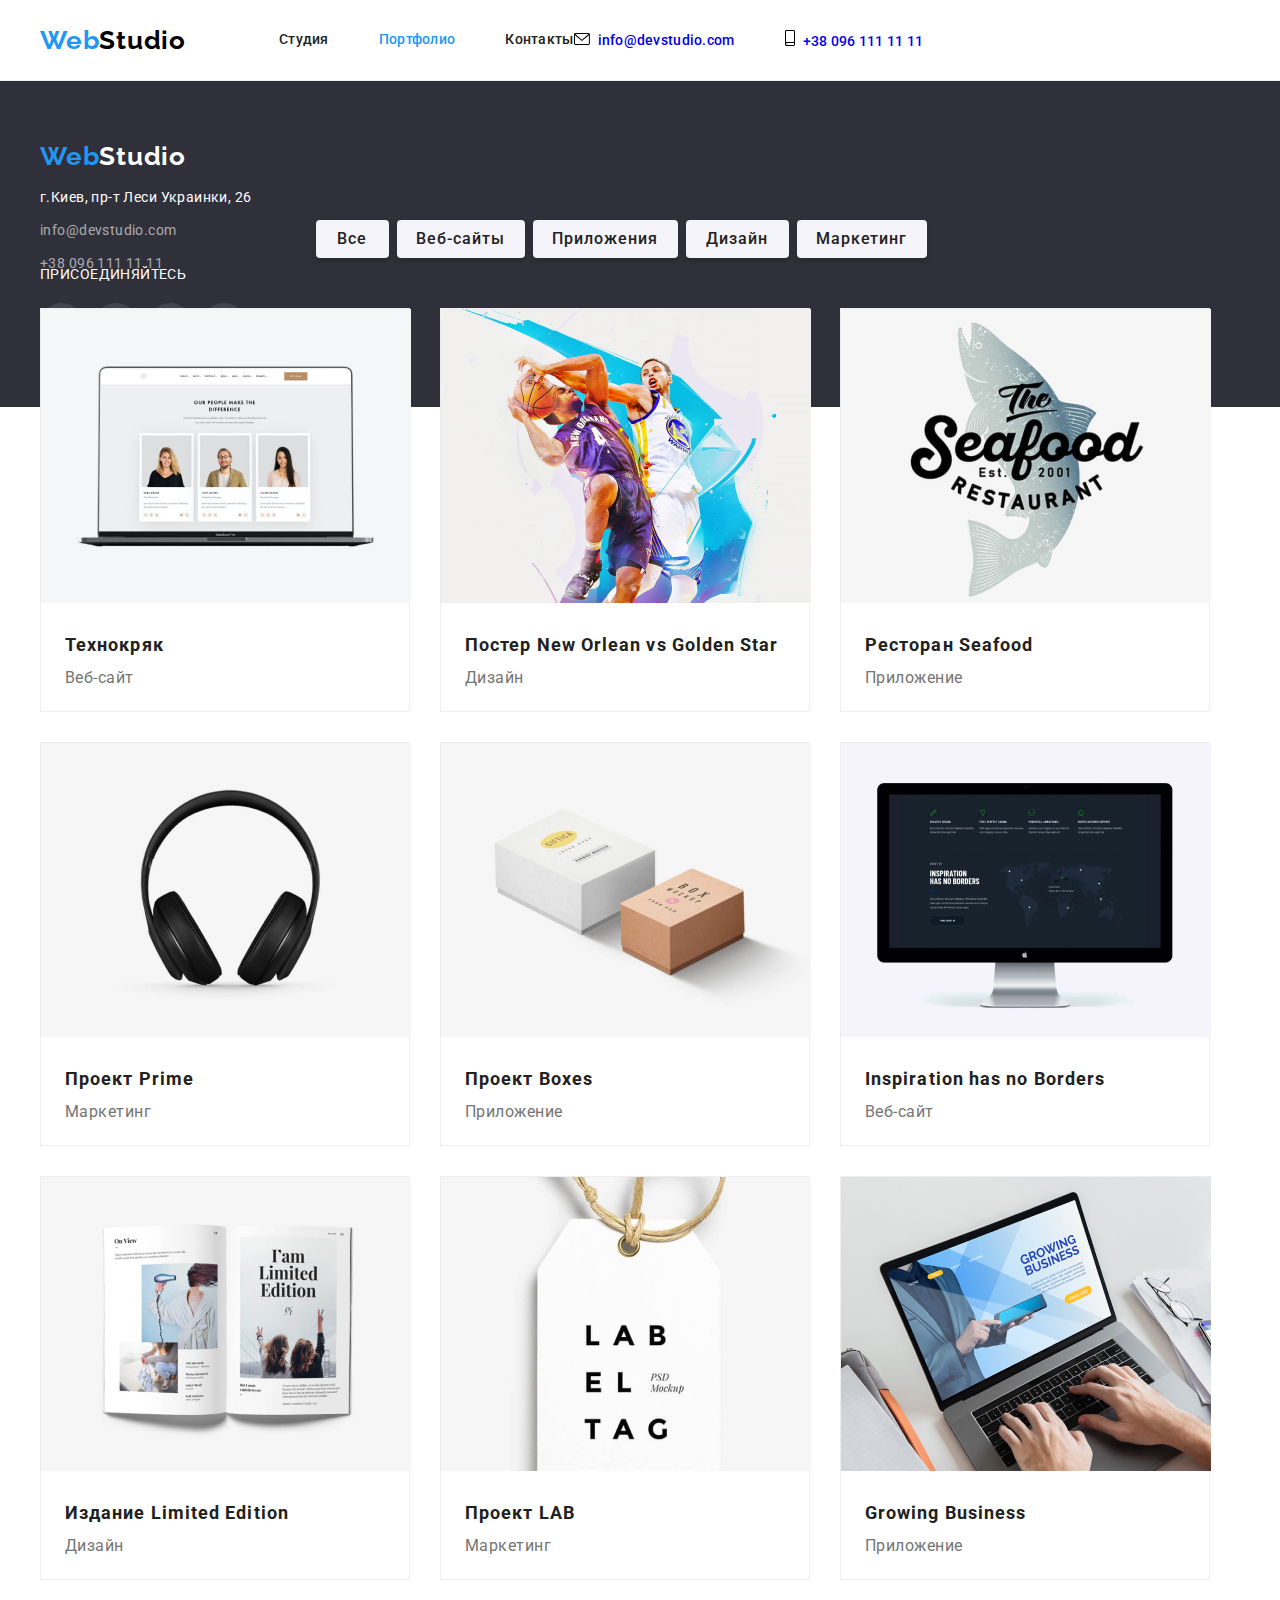
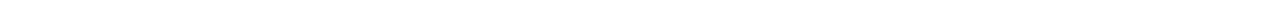
==== commit 4cf67e94: "main update before checking" ====
--- a/portfolio.html
+++ b/portfolio.html
@@ -8,7 +8,7 @@
     <title>Document</title>
     <link rel="preconnect" href="https://fonts.googleapis.com" />
     <link rel="preconnect" href="https://fonts.gstatic.com" crossorigin />
-    <link href="https://fonts.googleapis.com/css2?family=Roboto:wght@400;500;900&display=swap" rel="stylesheet" />
+    <link href="https://fonts.googleapis.com/css2?family=Roboto:wght@400;500;700;900&display=swap" rel="stylesheet" />
     <link rel="preconnect" href="https://fonts.gstatic.com" />
     <link
         href="https://fonts.googleapis.com/css2?family=Raleway:wght@700&family=Roboto:wght@400;500;700;900&display=swap"
@@ -18,39 +18,39 @@
 </head>
 
 <body>
-    <header class="page-header">
+    <header class="header">
         <div class="container">
-            <nav class="nav-section">
+            <nav class="nav">
                 <a lang="en" href="./index.html" class="logo">Web<span class="logo-color-black">Studio</span></a>
                 <ul class="nav-list">
                     <li class="studio">
-                        <a class="nav-link link" href="./index.html">Студия</a>
+                        <a class="nav-link link " href="./index.html">Студия</a>
                     </li>
                     <li class="portfolio">
-                        <a class="nav-link link" href="./portfolio.html">Портфолио</a>
+                        <a class="nav-link link active" href="./portfolio.html">Портфолио</a>
                     </li>
                     <li>
                         <a class="nav-link link" href="#">Контакты</a>
                     </li>
                 </ul>
+
+                <ul class="contacts">
+                    <li class="mailto">
+                        <a class="contact-link link" href="mailto:info@devstudio.com"><svg class="contact-icon"
+                                width="16" height="12">
+                                <use href="./img/sprite.svg#icon-envelope">
+                                </use>
+                            </svg>info@devstudio.com</a>
+                    </li>
+                    <li class="tel">
+                        <a class="contact-link link" href="tel:+380961111111"><svg class="contact-icon" width="10"
+                                height="16">
+                                <use href="./img/sprite.svg#icon-smartphone">
+                                </use>
+                            </svg>+38 096 111 11 11</a>
+                    </li>
+                </ul>
             </nav>
-            <ul class="contacts">
-                <li class="mailto">
-                    <a class="contact-link link" href="mailto:info@devstudio.com"><svg class="contact-icon" width="16"
-                            height="12">
-                            <use href="./img/sprite.svg#icon-envelope">
-                            </use>
-                        </svg>info@devstudio.com</a>
-                </li>
-                <li class="tel">
-                    <a class="contact-link link" href="tel:+380961111111"><svg class="contact-icon" width="10"
-                            height="16">
-                            <use href="./img/sprite.svg#icon-smartphone">
-                            </use>
-                        </svg>+38 096 111 11 11</a>
-                </li>
-            </ul>
-
         </div>
     </header>
 
@@ -65,7 +65,7 @@
                 <li><button class="filters-btn filter-marketing">Маркетинг</button></li>
             </ul>
 
-            <ul class="projects-list">
+            <ul class="projects">
 
                 <li class="projects-item">
                     <img src="./img/Projects-items/img.jpg" alt="открыт вебсайт на ноутбуке" width="370">
@@ -159,17 +159,19 @@
         </section>
     </main>
 
-    <footer class="footer">
+    <footer class="footer-nav-list">
         <div class="container">
-            <ul class="footer-nav-list">
-                <li lang="en"><a href="./index.html" class="logo">Web<span class="logo-color-white">Studio</span></a>
-                </li>
-                <li class="footer-list-item">
-                    <address class="adress">г.Киев, пр-т Леси Украинки, 26</address>
-                </li>
-                <li class=""><a href="mailto:info@devstudio.com" class="footer-nav">info@devstudio.com</a></li>
-                <li class=""><a href="tel:+380961111111" class="footer-nav">+38 096 111 11 11</a></li>
-            </ul>
+            <a href="./index.html" class="footer_logo">Web<span class="logo-color-white">Studio</span></a>
+            <address class="adress">
+                <p class="adress-name">г.Киев, пр-т Леси Украинки, 26</p>
+                <ul class="">
+                    <li class="footer-contacts-item"><a href="mailto:info@devstudio.com"
+                            class="footer-contacts">info@devstudio.com</a></li>
+                    <li class="footer-contacts-item"><a href="tel:+380961111111" class="footer-contacts">+38 096 111
+                            11
+                            11</a></li>
+                </ul>
+            </address>
             <div class="join-us">
                 <p class="join-us-text">присоединяйтесь</p>
                 <ul class="join-us-social-list">
--- a/css/styles.css
+++ b/css/styles.css
@@ -10,101 +10,367 @@
 a {
   text-decoration: none;
 }
+:root {
+  --black-color: black;
+  --primary-title-color: #212121;
+  --secondary-text-color: #757575;
+  --white-text-color: #ffffff;
+  --main-blue-color: #188ce8;
+  --akcent: #2196f3;
+  --background-color: #f5f4fa;
+  --dark-background: #2f303a;
+}
 .section {
-  padding: 94px 0;
+  padding-top: 94px;
+  padding-bottom: 94px;
 }
 .container {
   width: 1200px;
   padding: 0px 15px;
   margin: 0 auto;
 }
-.page-header {
+.header {
   border-bottom: 1px solid #ececec;
-
-}
-.page-header .container {
+}
+.header .container {
   display: flex;
   justify-content: space-between;
 }
 .site-nav :focus {
-  color: #2196f3;
-}
-.site-nav:hover {
-}
+  color: var(--akcent);
+}
+
 h1 h2 h3 h4 h5 p {
   margin: 0;
   padding: 0;
 }
+.title {
+  font-weight: 700;
+  font-size: 36px;
+  line-height: 1.16;
+  text-align: center;
+  letter-spacing: 0.03em;
+  color: var(--primary-title-color);
+  margin: 0;
+  margin-bottom: 50px;
+}
+
 /*------------------------------------------HEADER----------------------------*/
-.header-link {
+.logo {
+  font-family: Raleway, Oleo-Script;
+  font-weight: 700;
+  font-size: 26px;
+  line-height: 1.19;
+  letter-spacing: 0.03em;
+  color: var(--akcent);
+
+  display: inline-block;
+  margin-right: 93px;
+}
+
+.logo-color-black {
+  color: var(--black-color);
+}
+.nav {
+  display: flex;
+  align-items: center;
+}
+.nav-list {
+  display: flex;
+}
+
+.nav-link {
+  display: inline-block;
+  padding-top: 32px;
+  padding-bottom: 32px;
+  color: var(--primary-title-color);
+}
+.nav-list li:not(:last-child) a {
+  margin-right: 50px;
+}
+.contacts {
+  display: flex;
+  align-items: center;
+}
+.contacts-item {
+  color: var(--secondary-text-color);
+}
+.mailto {
+  margin-left: auto;
+  margin-right: 50px;
+}
+.mailto-logo {
+  fill: var(--secondary-text-color);
+  display: flex;
+  align-items: center;
+  justify-content: center;
+}
+
+.tel {
+  margin-left: auto;
+}
+.tel-logo {
+  fill: var(--secondary-text-color);
+  display: flex;
+  align-items: center;
+  justify-content: center;
+}
+.link {
   font-weight: 500;
   font-size: 14px;
   line-height: 1.14;
   letter-spacing: 0.02em;
-
-  color: #212121;
-}
-
-.logo {
+}
+.link:hover,
+:focus {
+  color: var(--akcent);
+}
+.contact-link:hover .contact-icon {
+  fill: var(--akcent);
+}
+
+.contact-icon {
+  margin-right: 8px;
+}
+.active {
+  position: relative;
+  color: var(--akcent);
+}
+/*-----------------------------------------HERO----------------------------------*/
+.hero {
+  padding: 200px 0;
+  align-items: center;
+  background-image: linear-gradient(
+      rgba(47, 48, 58, 0.4),
+      rgba(47, 48, 58, 0.4)
+    ),
+    url(../img/Background-images/Img-min.jpg);
+  background-repeat: no-repeat;
+  background-position: center;
+  background-size: cover;
+}
+
+.hero-title {
+  margin: auto;
+  font-weight: 900;
+  font-size: 44px;
+  line-height: 1.36;
+  text-align: center;
+  letter-spacing: 0.06em;
+  text-transform: uppercase;
+  color: var(--white-text-color);
+  max-width: 693px;
+  margin-bottom: 30px;
+}
+.hero-btn {
+  display: block;
+  margin: auto;
+  font-size: 16px;
+  line-height: 1.87;
+  letter-spacing: 0.06em;
+  background: var(--akcent);
+  box-shadow: 0px 4px 4px rgba(0, 0, 0, 0.15);
+  border-radius: 4px;
+  border: none;
+  padding: 10px 32px;
+  cursor: pointer;
+  color: var(--white-text-color);
+  text-align: center;
+}
+.hero-btn:hover {
+  background: var(--main-blue-color);
+}
+.hero-btn:focus {
+  background: var(--main-blue-color);
+}
+
+/*------------------------ADVANTAGES(преимущества(hidden))-------------------------------*/
+.hidden-title {
+  width: 1px;
+  height: 1px;
+  overflow: hidden;
+  opacity: 0;
+  margin: 0;
+}
+
+.advantages-list {
+  display: flex;
+  justify-content: space-between;
+}
+.advantages-item {
+  padding: 0;
+  width: 270px;
+}
+.element-padding-bottom-0 {
+  padding-bottom: 0;
+}
+
+.adv-logo-item {
+  width: 270px;
+  height: 120px;
+  left: 815px;
+  top: 774px;
+  background: #f5f4fa;
+  border-radius: 4px;
+  display: flex;
+  align-items: center;
+  justify-content: center;
+}
+.advantages-item-title {
+  font-weight: 700px;
+  font-size: 14px;
+  line-height: 1.14;
+  letter-spacing: 0.03em;
+  text-transform: uppercase;
+  color: var(--primary-title-color);
+  margin-top: 30px;
+  margin-bottom: 10px;
+}
+.advantages-item-text {
+  display: block;
+  display: flex;
+  font-size: 14px;
+  line-height: 1.71;
+  text-align: left;
+  letter-spacing: 0.03em;
+  color: var(--secondary-text-color);
+  margin: 0 30px 0 0;
+}
+/*---------------------------------WHATWEDO--------------------------------------*/
+.about {
+  margin: 0;
+}
+
+.about-list {
+  display: flex;
+}
+
+.about-list-item:not(:last-child) {
+  margin-right: 30px;
+}
+/*-------------------------------------TEAM------------------------------------*/
+.team {
+  background: var(--background-color);
+}
+
+.team-list {
+  display: flex;
+}
+.team-item {
+  width: 270px;
+  height: 428px;
+  background: #ffffff;
+  box-shadow: 0px 1px 3px rgba(0, 0, 0, 0.12), 0px 1px 1px rgba(0, 0, 0, 0.14),
+    0px 2px 1px rgba(0, 0, 0, 0.2);
+  border-radius: 0px 0px 4px 4px;
+}
+.team-item:not(:last-child) {
+  margin-right: 30px;
+}
+.team-item img {
+  margin-bottom: 30px;
+}
+.title-text {
+  text-align: center;
+}
+.team-item-title,
+.team-item-text {
+  font-size: 16px;
+  line-height: 1.18;
+  letter-spacing: 0.03em;
+  margin: 0;
+}
+.team-item-title {
+  font-weight: 500;
+  margin-bottom: 10px;
+  color: var(--primary-title-color);
+}
+
+.team-item-text {
+  font-weight: 400;
+  color: var(--secondary-text-color);
+}
+
+.social-item {
+  width: 44px;
+  height: 44px;
+  border-radius: 50%;
+  display: flex;
+  justify-content: center;
+  align-items: center;
+}
+
+.social-link {
+  margin: 0 auto;
+  display: block;
+  width: 100%;
+  height: 100%;
+  border-radius: 50%;
+  background-color: var(--white-text-color);
+  display: flex;
+  align-items: center;
+  justify-content: center;
+}
+.logo-icon use {
+  fill: #afb1b8;
+}
+.social-item:hover use,
+.social-item:hover {
+  background: var(--akcent);
+  fill: var(--white-text-color);
+}
+.social-item:not(:last-child) {
+  margin-right: 10px;
+}
+
+.team-social-list {
+  margin: 16px 32px 30px 32px;
+  display: flex;
+  justify-content: center;
+}
+.social-link {
+  display: flex;
+  align-items: center;
+  justify-content: center;
+}
+
+/* ------------------------------CLIENTS-----------------------------------------*/
+.clients {
+  width: 1200px;
+  height: 184px;
+
+  margin: 94px auto;
+}
+
+.client-list {
+  display: flex;
+  justify-content: center;
+}
+
+.clients-logo {
+  width: 170px;
+  height: 92px;
+  border: 1px solid #afb1b8;
+  box-sizing: border-box;
+  border-radius: 4px;
+  display: flex;
+  align-items: center;
+  justify-content: center;
+  fill: #afb1b8;
+  margin-right: 30px;
+  padding: 16px 32px;
+}
+
+.clients-logo:hover {
+  fill: var(--akcent);
+  border-color: var(--akcent);
+}
+
+/* ------------------------------FOOTER-----------------------------------------*/
+.footer_logo {
   display: inline-block;
-  margin-right: 93px;
-}
-.nav-section {
-  display: flex;
-  align-items: center;
-}
-.nav-list {
-  display: flex;
-}
-.nav-link {
-  display: inline-block;
-  padding-top: 32px;
-  padding-bottom: 32px;
-  padding-right: 50px;
-}
-.contacts {
-  display: flex;
-  padding: 32px 0;
-}
-.mailto-logo{
-  fill:#757575;
-  display: flex;
-  align-items: center;
-  justify-content: center;
-}
-.tel-logo{
-  fill:#757575;
-  display: flex;
-   align-items: center;
-  justify-content: center;
-}
-
-
-.mailto {
-  margin-left: auto;
-  margin-right: 50px;
-}
-
-/* .mailto-logo:hover{
-  fill:#2196F3
-}
-.tel-logo:hover{
-  fill:#2196F3;
-} */
-/* 
-{
-  
-  display: flex;
-  margin-bottom: 0;
-
-} */
-.tel {
-  margin-left: auto;
-}
-.page-header {
-  background: #ffffff;
-}
-.logo {
+}
+.footer_logo {
   font-family: Raleway;
   font-style: normal;
   width: 145px;
@@ -113,477 +379,190 @@
   font-size: 26px;
   line-height: 1.19;
   letter-spacing: 0.03em;
-  color: #2196f3;
-}
-.logo-color-black {
-  color: black;
-}
-.link {
-  font-family: Roboto, sans-serif;
-  font-weight: 500;
+  color: var(--akcent);
+}
+.adress {
+  width: 231px;
+  height: 81px;
+  font-style: normal;
+  font-weight: normal;
   font-size: 14px;
-  line-height: 1.14;
-  letter-spacing: 0.02em;
-  color: #212121;
-}
-.contact-link {
-  color: #757575;
-  display: flex;
-  align-items: center;
-  
-}
-.link:hover {
-  color: #2196f3;
-}
-.contact-link:hover .contact-icon{
-  fill:#2196f3;
-}
-.contact-icon{
-  margin-right: 8px;
-}
-/* .mailto.svg use:hover{
-  color: #2196f3;
-} */
-/*-----------------------------------------HERO----------------------------------*/
-
-.hero {
-  padding: 200px 0;
-  display: flex;
-  flex-direction: column;
-  align-items: center;
-}
-.hero-title {
-  font-weight: 900;
-  font-size: 44px;
-  line-height: 1.36;
-  text-align: center;
-  letter-spacing: 0.06em;
-  text-transform: uppercase;
-  color: #ffffff;
-  max-width: 693px;
-  margin-bottom: 30px;
-}
-.hero-btn {
-  font-size: 16px;
-  line-height: 1.87;
-  letter-spacing: 0.06em;
-  background: #2196f3;
-  box-shadow: 0px 4px 4px rgba(0, 0, 0, 0.15);
-  border-radius: 4px;
-  border: none;
-  padding: 10px 32px;
-  cursor: pointer;
-  color: #ffffff;
-  text-align: center;
-}
-.hero-btn:hover {
-  background: #188ce8;
-}
-.hero {
-  background-image:linear-gradient(rgba(47, 48, 58, 0.4),rgba(47, 48, 58, 0.4)), url(../img/Background-images/Img-min.jpg);
-  background-repeat: no-repeat
-  background-position:center;
-  background-size:cover;
-}
-/*------------------------ADVANTAGES(преимущества(hidden))-------------------------------*/
-.hidden-title {
-  width: 1px;
-  height: 1px;
-  overflow: hidden;
-  opacity: 0;
-  margin: 0;
-}
-
-.advantages-list {
-  display: flex;
-  justify-content: center;
-  align-items: center;
-}
-.advantages-item {
-  padding: 0;
-  display: block;
-}
-.element-padding-bottom-0 {
-  padding-bottom: 0;
-}
-
-.adv-logo-item{
-width: 270px;
-height: 120px;
-left: 815px;
-top: 774px;
-background: #F5F4FA;
-border-radius: 4px;
-display: flex;
-align-items: center;
-justify-content: center;
-}
-.advantages-list-title {
+  line-height: 1.71;
+  letter-spacing: 0.03em;
+  color: var(--white-text-color);
+}
+.adress-name {
+  margin-bottom: 9px;
+}
+.footer-nav-list {
+  display: flex;
+  padding: 60px 0;
+  background: var(--dark-background);
+}
+.logo-color-white {
+  color: var(--white-text-color);
+}
+.footer-contacts {
+  font-style: normal;
+  font-weight: normal;
+  font-size: 14px;
+  line-height: 1.71;
+  letter-spacing: 0.03em;
+  color: rgba(255, 255, 255, 0.6);
+}
+.footer-contacts-item {
+  margin-bottom: 9px;
+}
+.join-us {
+  width: 206px;
+  height: 80px;
+  margin: 0;
+}
+
+.footer .container {
+  display: flex;
+}
+.join-us-text {
   font-family: Roboto, sans-serif;
   font-weight: 700px;
   font-size: 14px;
   line-height: 1.14;
   letter-spacing: 0.03em;
   text-transform: uppercase;
-  color: #212121;
-  margin-top: 30px;
-  margin-bottom: 10px;
-}
-.advantages-list-text {
-  display: block;
-  display:flex;
-  font-family: Roboto, sans-serif;
-  font-size: 14px;
-  line-height: 1.71;
-  text-align:left;
-  letter-spacing: 0.03em;
-  color: #757575;
-  margin:0 30px 0 0;
-}
-/*---------------------------------WHATWEDO--------------------------------------*/
-.whatwedo-title{
-  /* margin-bottom:0; */
-  margin-top: 0;
-}
-.whatwedo-image {
-  margin-bottom: 0;
-  margin-top: 0;
-}
-.image-list {
-  display: flex;
-  justify-content: center;
-  align-items: center;
-}
-.image-list-item {
-  padding: 0 30px;
-}
-
-/*-------------------------------------TEAM------------------------------------*/
-.team {
-  background: #f5f4fa;
-}
-.team-title{
-  margin-top: 0;
-}
-.title-section {
-  font-family: Roboto, sans-serif;
-  font-weight: 700px;
-  font-style: normal;
-  font-size: 36px;
-  line-height: 1.16;
-  text-align: center;
-  letter-spacing: 0.03em;
-  color: #212121;
-  margin-bottom: 50px;
-}
-.team-list {
-  display: flex;
-}
-.team-item-title,
-.team-item-text {
-  font-family: Roboto, sans-serif;
-  font-weight: 500;
-  font-size: 16px;
-  line-height: 1.18;
-  letter-spacing: 0.03em;
-  color: #212121;
-}
-.team-item-text {
-  font-weight: 400px;
-  color: #757575;
-  margin-bottom: 16px;
-}
-.team-item {
-  background: #ffffff;
-  margin-right: 30px;
-  box-shadow: 0px 1px 3px rgba(0, 0, 0, 0.12), 0px 1px 1px rgba(0, 0, 0, 0.14),
-    0px 2px 1px rgba(0, 0, 0, 0.2);
-  border-radius: 0px 0px 4px 4px;
-}
-.title-text {
-  text-align: center;
-}
-.team-social-list{
-
-}
-.social-item{
-  width: 44px;
-  height: 44px;
-  border-radius: 50%;
-  display: flex;
-  justify-content: center;
-  align-items: center;
-  
-}
-
-.social-link{
-margin:0 auto;
-display: block;
-width: 100%;
-height: 100%;
-border-radius: 50%;
-background-color: #ffffff;
-display: flex;
-align-items: center;
-justify-content: center;
-
-}
-.logo-icon use{
-fill:#AFB1B8;
-}
-.social-item:hover use,
-.social-item:hover{
-  background: #2196F3;
-  fill:#ffffff;
-}
-.social-item:not(:last-child){
-  margin-right: 10px;
-}
-
-.team-social-list{
-  margin: 16px 32px 30px 32px;
-  display: flex;
-  justify-content: center;
-}
-.social-link{
-  display: flex;
-  align-items: center;
-  justify-content: center;
-}
-
-/* ------------------------------CLIENTS-----------------------------------------*/
-  .clients{
-    width: 1200px;
-    height: 184px;
-    margin:94px 215px;
-    
-  }
-  .margin-title-clients{
-    margin-top: 0;
-  }
-  .client-list{
-    display: flex;
-    justify-content: center;
-  }
-  /* .clients-list-item{
-    margin:;
-  } */
-  .clients-logo{
-    width: 170px;
-    height: 92px;
-    border: 1px solid #AFB1B8;
-    box-sizing: border-box;
-    border-radius: 4px;
-    display: flex;
-    align-items: center;
-    justify-content: center;
-    fill: #AFB1B8;
-    margin-right: 30px;
-    padding:16px 32px;
-  }
-  
-  .clients-logo:hover{
-    fill:#2196F3;
-    border-color:#2196F3;
-  }
-  
-
-
-/* ------------------------------FOOTER-----------------------------------------*/
-.footer {
-  background: #2f303a;
-  padding: 60px 0;
-}
-.logo-color-white {
-  color: #ffffff;
-}
-.footer-nav {
-  font-family: Roboto;
-  font-style: normal;
-  font-weight: normal;
-  font-size: 14px;
-  line-height: 1.71;
-  letter-spacing: 0.03em;
-  color: rgba(255, 255, 255, 0.6);
-}
-.adress {
-  font-family: Roboto, sans-serif;
-  font-style: normal;
-  font-weight: normal;
-  font-size: 14px;
-  line-height: 1.71;
-  letter-spacing: 0.03em;
-  color: #ffffff;
-}
-.footer-list-item {
-  margin-top: 20px;
-}
-.join-us{
-  width: 206px;
-  height: 80px;
-  margin-top: 11px;
-  margin-left: 70px;
-}
-
-.footer .container{
-  display: flex;
-}
-.join-us-text{
-font-family: Roboto,sans-serif;
-font-weight: 700px;
-font-size: 14px;
-line-height: 1.14;
-letter-spacing: 0.03em;
-text-transform: uppercase;
-color: #FFFFFF;
-margin: 0 auto;
-width: 145px;
-height: 16px;
-margin-bottom: 20px;
-margin-left: 0;
-}
-/* .join-us-social-item{
-} */
-.join-us-social-list{
-  display: flex;
-  align-items: center;
-  justify-content: center;
-}
-.footer-social-item{
+  color: var(--white-text-color);
+  margin: 0 auto;
+  width: 145px;
+  height: 16px;
+  margin-bottom: 20px;
+  margin-left: 0;
+}
+
+.join-us-social-list {
+  display: flex;
+  align-items: center;
+  justify-content: center;
+}
+.footer-social-item {
   background: rgba(255, 255, 255, 0.1);
 }
-.footer-logo-icon use{
-  fill:#ffffff
+.footer-logo-icon use {
+  fill: var(--white-text-color);
 }
 
 /*--------------------------------PORTFOLIO---------------------------------*/
 
 .catalogue {
-  position:absolute
+  position: absolute;
   width: 1170px;
   height: 1409px;
   padding: 0;
-  margin: 45px 0 94px 0; 
-
-}
-.filters{
-  margin:0 auto;
+  margin: 45px 0 94px 0;
+}
+.filters {
+  margin: 0 auto;
   margin-top: 94px;
   margin-bottom: 50px;
   display: flex;
   justify-content: center;
-
-}
-.filters-list{
-  
-/* margin-top: ; */
-  }
+}
+.filters-list {
+  display: flex;
+}
 
 .filters-btn {
-  
-font-family: Roboto,sans-serif;
-font-style: normal;
-font-weight: 500;
-  margin-right:8px ;
+  font-family: Roboto, sans-serif;
+  font-style: normal;
+  font-weight: 500;
+  margin-right: 8px;
   font-size: 16px;
   line-height: 1.87;
   letter-spacing: 0.06em;
-  background: #F5F4FA;
-  text-align:center;
-
-  
+  background: var(--background-color);
+  text-align: center;
+
   box-shadow: 0px 4px 4px rgba(0, 0, 0, 0.15);
   border-radius: 4px;
   border: none;
   cursor: pointer;
-  color:#212121
-  justify-content:space-between;
-}
-.filters-btn:hover{
-  background-color: #2196F3;
-  color: #ffffff;
-}
-/* .filters-btn:focus */
-
-.filter-vse{
-width: 73px;
-height: 38px;
-}
-
-.filter-vebsites{
-width: 128px;
-height: 38px;
-}
-.filter-prilojeniya{
+  color: var(--primary-title-color);
+}
+.filters-list:last-child {
+  margin-right: 0;
+}
+.filters-btn:hover,
+.filters-btn:focus {
+  background-color: var(--akcent);
+  color: var(--white-text-color);
+}
+
+.filter-vse {
+  width: 73px;
+  height: 38px;
+}
+
+.filter-vebsites {
+  width: 128px;
+  height: 38px;
+}
+.filter-prilojeniya {
   width: 145px;
-height: 38px;
-}
-.filter-design{
-width: 103px;
-height: 38px;
-}
-.filter-marketing{
+  height: 38px;
+}
+.filter-design {
+  width: 103px;
+  height: 38px;
+}
+.filter-marketing {
   width: 130px;
- height: 38px;
+  height: 38px;
 }
 /*----------------------------------------projects------------------------------------------*/
 
-.main-box{
-  width:1200px;
-  margin:0 auto;
-}
-
-.projects-list{
-display: flex;
- flex-wrap: wrap;
- justify-content: space-between;
-}
-/* .projects-container{
-  
-    
-} */
-.catalogue{
-margin-bottom: 64px;
-}/*because bottom project items is 30px(needed 94px summary between THAT'S A MOTHERFCKING MATH!!!))))))))*/
-.projects-item{
-width: 370px;
-height: 404px;
-box-sizing: border-box;
-background: #FFFFFF;
-border: 1px solid #EEEEEE;
-margin-bottom: 30px;
-}
-.projects-item:hover{
-box-sizing: border-box;
-box-shadow: 0px 4px 4px rgba(0, 0, 0, 0.15);
-border-radius: 4px;
-
-}
-
-.projects-title-text{
-text-align:left;
-padding: 20px 24px;
-}
-.projects-item-title{
-  font-family: Roboto,sans-serif;
-font-style: normal;
-font-weight: 700;
-font-size: 18px;
-line-height: 2.0;
-letter-spacing: 0.06em;
-color: #212121;
-margin:0 auto;
-}
-
-.projects-item-text{
-font-family: Roboto,sans-serif;
-font-style: normal;
-font-weight: normal;
-font-size: 16px;
-line-height: 1.87;
-letter-spacing: 0.03em;
-margin-top: 0;
-color: #757575;
-
-}
-/*lang="en"+.main-box {
+  width: 1200px;
+  margin: 0 auto;
+}
+
+.projects {
+  display: flex;
+  flex-wrap: wrap;
+  justify-content: space-between;
+}
+.projects-item {
+  width: 370px;
+  height: 404px;
+  left: 215px;
+  top: 696px;
+  background: var(--white-text-color);
+  border: 1px solid #eeeeee;
+  box-sizing: border-box;
+  margin-bottom: 30px;
+}
+
+.projects-item:hover {
+  box-shadow: 0px 4px 4px rgba(0, 0, 0, 0.15);
+  border-radius: 4px;
+}
+
+.projects-title-text {
+  text-align: left;
+  padding: 20px 24px;
+}
+.projects-item-title {
+  font-family: Roboto, sans-serif;
+  font-weight: 700;
+  font-size: 18px;
+  line-height: 2;
+  letter-spacing: 0.06em;
+  color: var(--primary-title-color);
+  margin: 0 auto;
+}
+
+.projects-item-text {
+  font-family: Roboto, sans-serif;
+  font-size: 16px;
+  line-height: 1.87;
+  letter-spacing: 0.03em;
+  margin-top: 0;
+  color: var(--secondary-text-color);
+}
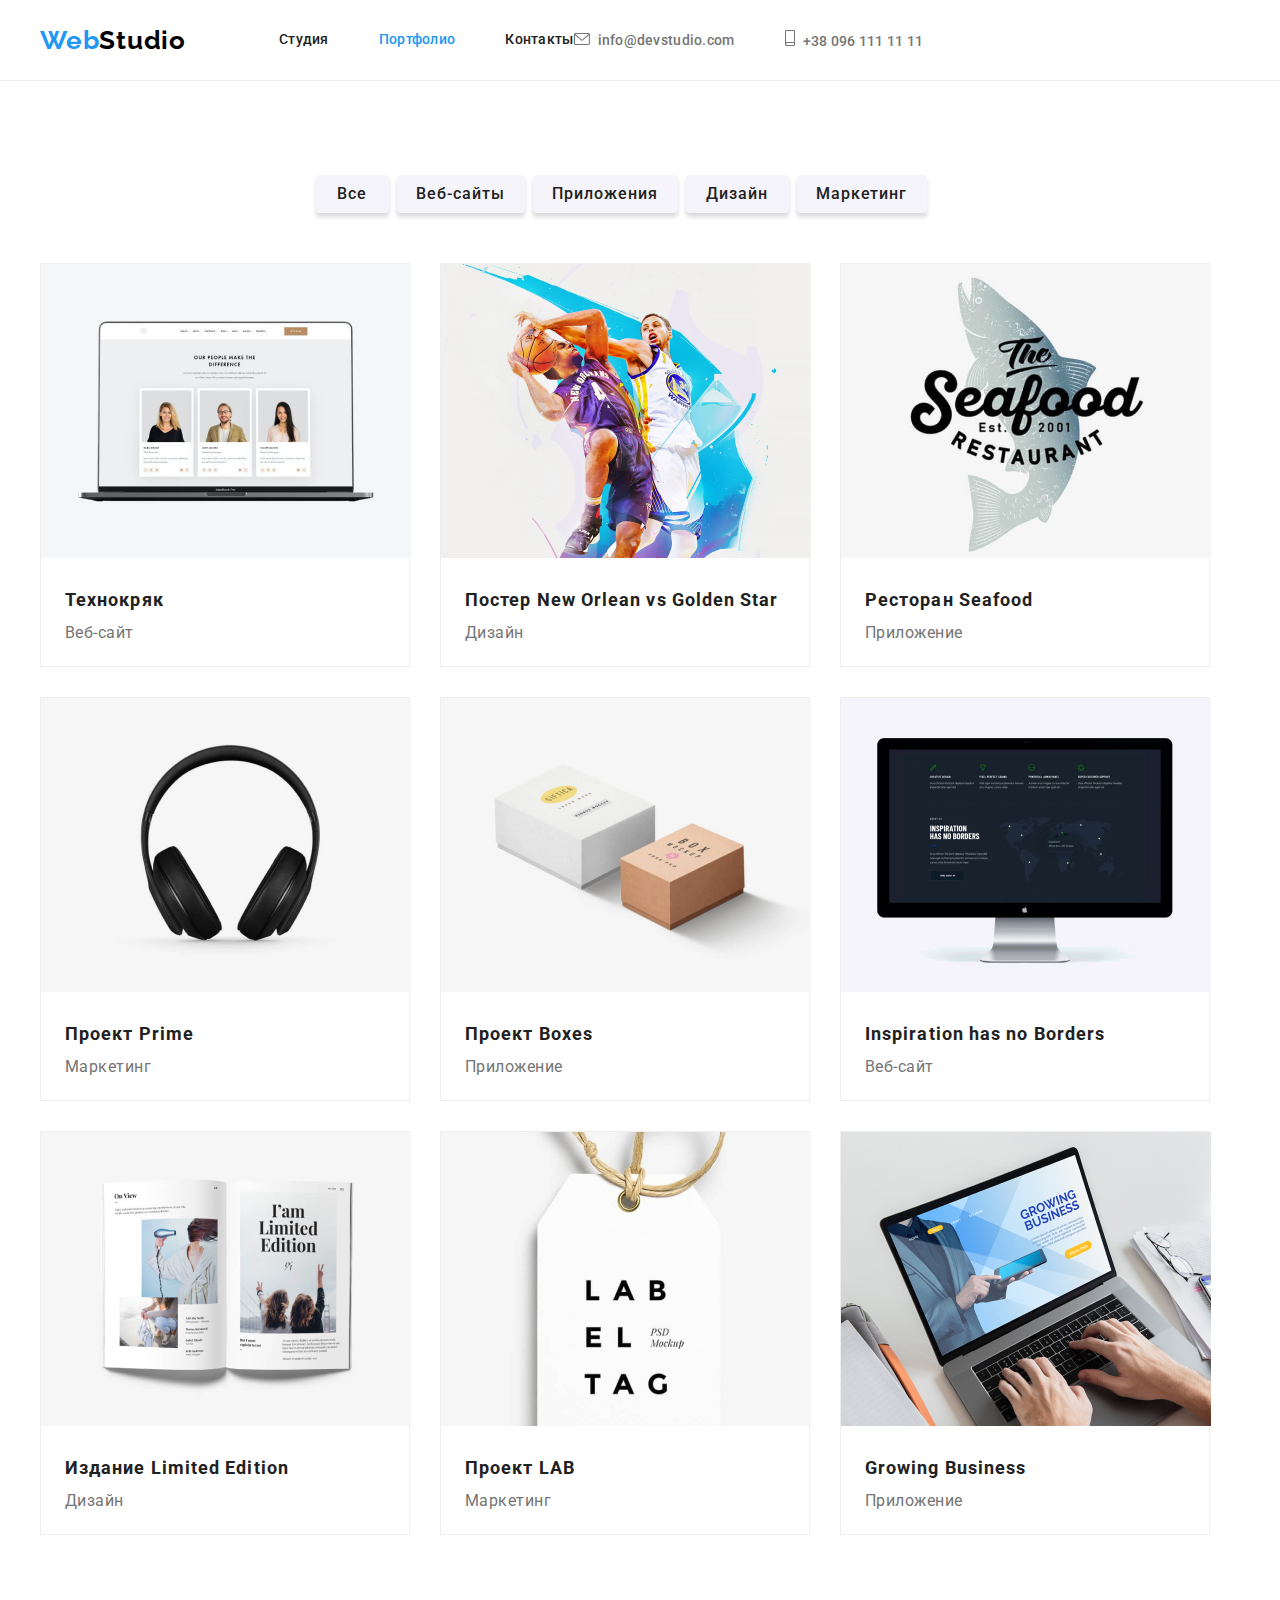
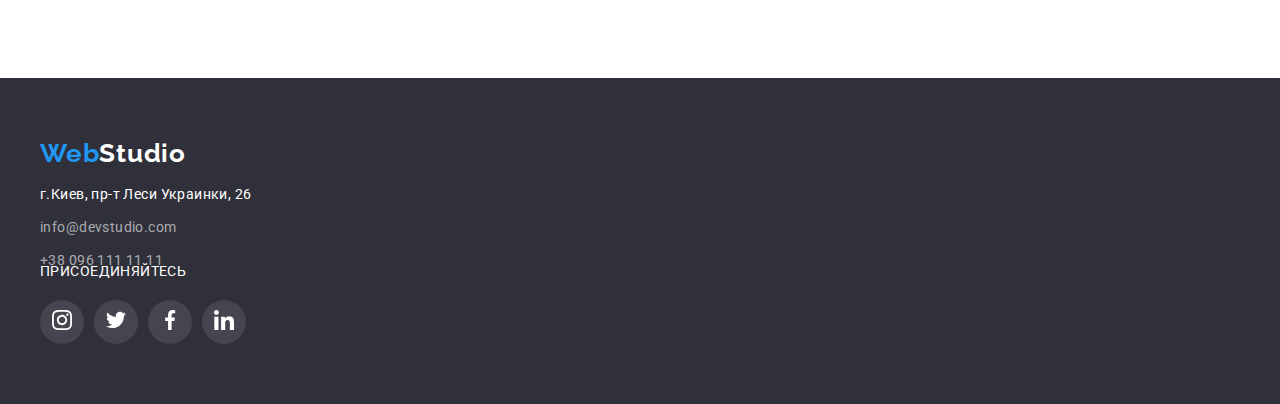
==== commit 22d0d6bd: "svg color" ====
--- a/portfolio.html
+++ b/portfolio.html
@@ -36,14 +36,14 @@
 
                 <ul class="contacts">
                     <li class="mailto">
-                        <a class="contact-link link" href="mailto:info@devstudio.com"><svg class="contact-icon"
+                        <a class="contacts-item link" href="mailto:info@devstudio.com"><svg class="contact-icon"
                                 width="16" height="12">
                                 <use href="./img/sprite.svg#icon-envelope">
                                 </use>
                             </svg>info@devstudio.com</a>
                     </li>
                     <li class="tel">
-                        <a class="contact-link link" href="tel:+380961111111"><svg class="contact-icon" width="10"
+                        <a class="contacts-item link" href="tel:+380961111111"><svg class="contact-icon" width="10"
                                 height="16">
                                 <use href="./img/sprite.svg#icon-smartphone">
                                 </use>
--- a/css/styles.css
+++ b/css/styles.css
@@ -74,6 +74,7 @@
 .nav {
   display: flex;
   align-items: center;
+  box-sizing: border-box;
 }
 .nav-list {
   display: flex;
@@ -101,25 +102,29 @@
 }
 .mailto-logo {
   fill: var(--secondary-text-color);
-  display: flex;
-  align-items: center;
-  justify-content: center;
+  /* display: flex;
+  align-items: center;
+  justify-content: center; */
 }
 
 .tel {
   margin-left: auto;
 }
-.tel-logo {
+svg.contact-icon {
   fill: var(--secondary-text-color);
-  display: flex;
-  align-items: center;
-  justify-content: center;
+  /* display: flex;
+  align-items: center;
+  justify-content: center; */
 }
 .link {
   font-weight: 500;
   font-size: 14px;
   line-height: 1.14;
   letter-spacing: 0.02em;
+}
+
+.contacts-item {
+  color: var(--secondary-text-color);
 }
 .link:hover,
 :focus {
@@ -366,93 +371,9 @@
   border-color: var(--akcent);
 }
 
-/* ------------------------------FOOTER-----------------------------------------*/
-.footer_logo {
-  display: inline-block;
-}
-.footer_logo {
-  font-family: Raleway;
-  font-style: normal;
-  width: 145px;
-  height: 31px;
-  font-weight: 700;
-  font-size: 26px;
-  line-height: 1.19;
-  letter-spacing: 0.03em;
-  color: var(--akcent);
-}
-.adress {
-  width: 231px;
-  height: 81px;
-  font-style: normal;
-  font-weight: normal;
-  font-size: 14px;
-  line-height: 1.71;
-  letter-spacing: 0.03em;
-  color: var(--white-text-color);
-}
-.adress-name {
-  margin-bottom: 9px;
-}
-.footer-nav-list {
-  display: flex;
-  padding: 60px 0;
-  background: var(--dark-background);
-}
-.logo-color-white {
-  color: var(--white-text-color);
-}
-.footer-contacts {
-  font-style: normal;
-  font-weight: normal;
-  font-size: 14px;
-  line-height: 1.71;
-  letter-spacing: 0.03em;
-  color: rgba(255, 255, 255, 0.6);
-}
-.footer-contacts-item {
-  margin-bottom: 9px;
-}
-.join-us {
-  width: 206px;
-  height: 80px;
-  margin: 0;
-}
-
-.footer .container {
-  display: flex;
-}
-.join-us-text {
-  font-family: Roboto, sans-serif;
-  font-weight: 700px;
-  font-size: 14px;
-  line-height: 1.14;
-  letter-spacing: 0.03em;
-  text-transform: uppercase;
-  color: var(--white-text-color);
-  margin: 0 auto;
-  width: 145px;
-  height: 16px;
-  margin-bottom: 20px;
-  margin-left: 0;
-}
-
-.join-us-social-list {
-  display: flex;
-  align-items: center;
-  justify-content: center;
-}
-.footer-social-item {
-  background: rgba(255, 255, 255, 0.1);
-}
-.footer-logo-icon use {
-  fill: var(--white-text-color);
-}
-
 /*--------------------------------PORTFOLIO---------------------------------*/
 
 .catalogue {
-  position: absolute;
   width: 1170px;
   height: 1409px;
   padding: 0;
@@ -566,3 +487,85 @@
   margin-top: 0;
   color: var(--secondary-text-color);
 }
+/* ------------------------------FOOTER-----------------------------------------*/
+.footer_logo {
+  display: inline-block;
+}
+.footer_logo {
+  font-family: Raleway;
+  font-style: normal;
+  width: 145px;
+  height: 31px;
+  font-weight: 700;
+  font-size: 26px;
+  line-height: 1.19;
+  letter-spacing: 0.03em;
+  color: var(--akcent);
+}
+.adress {
+  width: 231px;
+  height: 81px;
+  font-style: normal;
+  font-weight: normal;
+  font-size: 14px;
+  line-height: 1.71;
+  letter-spacing: 0.03em;
+  color: var(--white-text-color);
+}
+.adress-name {
+  margin-bottom: 9px;
+}
+.footer-nav-list {
+  display: flex;
+  padding: 60px 0;
+  background: var(--dark-background);
+}
+.logo-color-white {
+  color: var(--white-text-color);
+}
+.footer-contacts {
+  font-style: normal;
+  font-weight: normal;
+  font-size: 14px;
+  line-height: 1.71;
+  letter-spacing: 0.03em;
+  color: rgba(255, 255, 255, 0.6);
+}
+.footer-contacts-item {
+  margin-bottom: 9px;
+}
+.join-us {
+  width: 206px;
+  height: 80px;
+  margin: 0;
+}
+
+.footer .container {
+  display: flex;
+}
+.join-us-text {
+  font-family: Roboto, sans-serif;
+  font-weight: 700px;
+  font-size: 14px;
+  line-height: 1.14;
+  letter-spacing: 0.03em;
+  text-transform: uppercase;
+  color: var(--white-text-color);
+  margin: 0 auto;
+  width: 145px;
+  height: 16px;
+  margin-bottom: 20px;
+  margin-left: 0;
+}
+
+.join-us-social-list {
+  display: flex;
+  align-items: center;
+  justify-content: center;
+}
+.footer-social-item {
+  background: rgba(255, 255, 255, 0.1);
+}
+.footer-logo-icon use {
+  fill: var(--white-text-color);
+}
